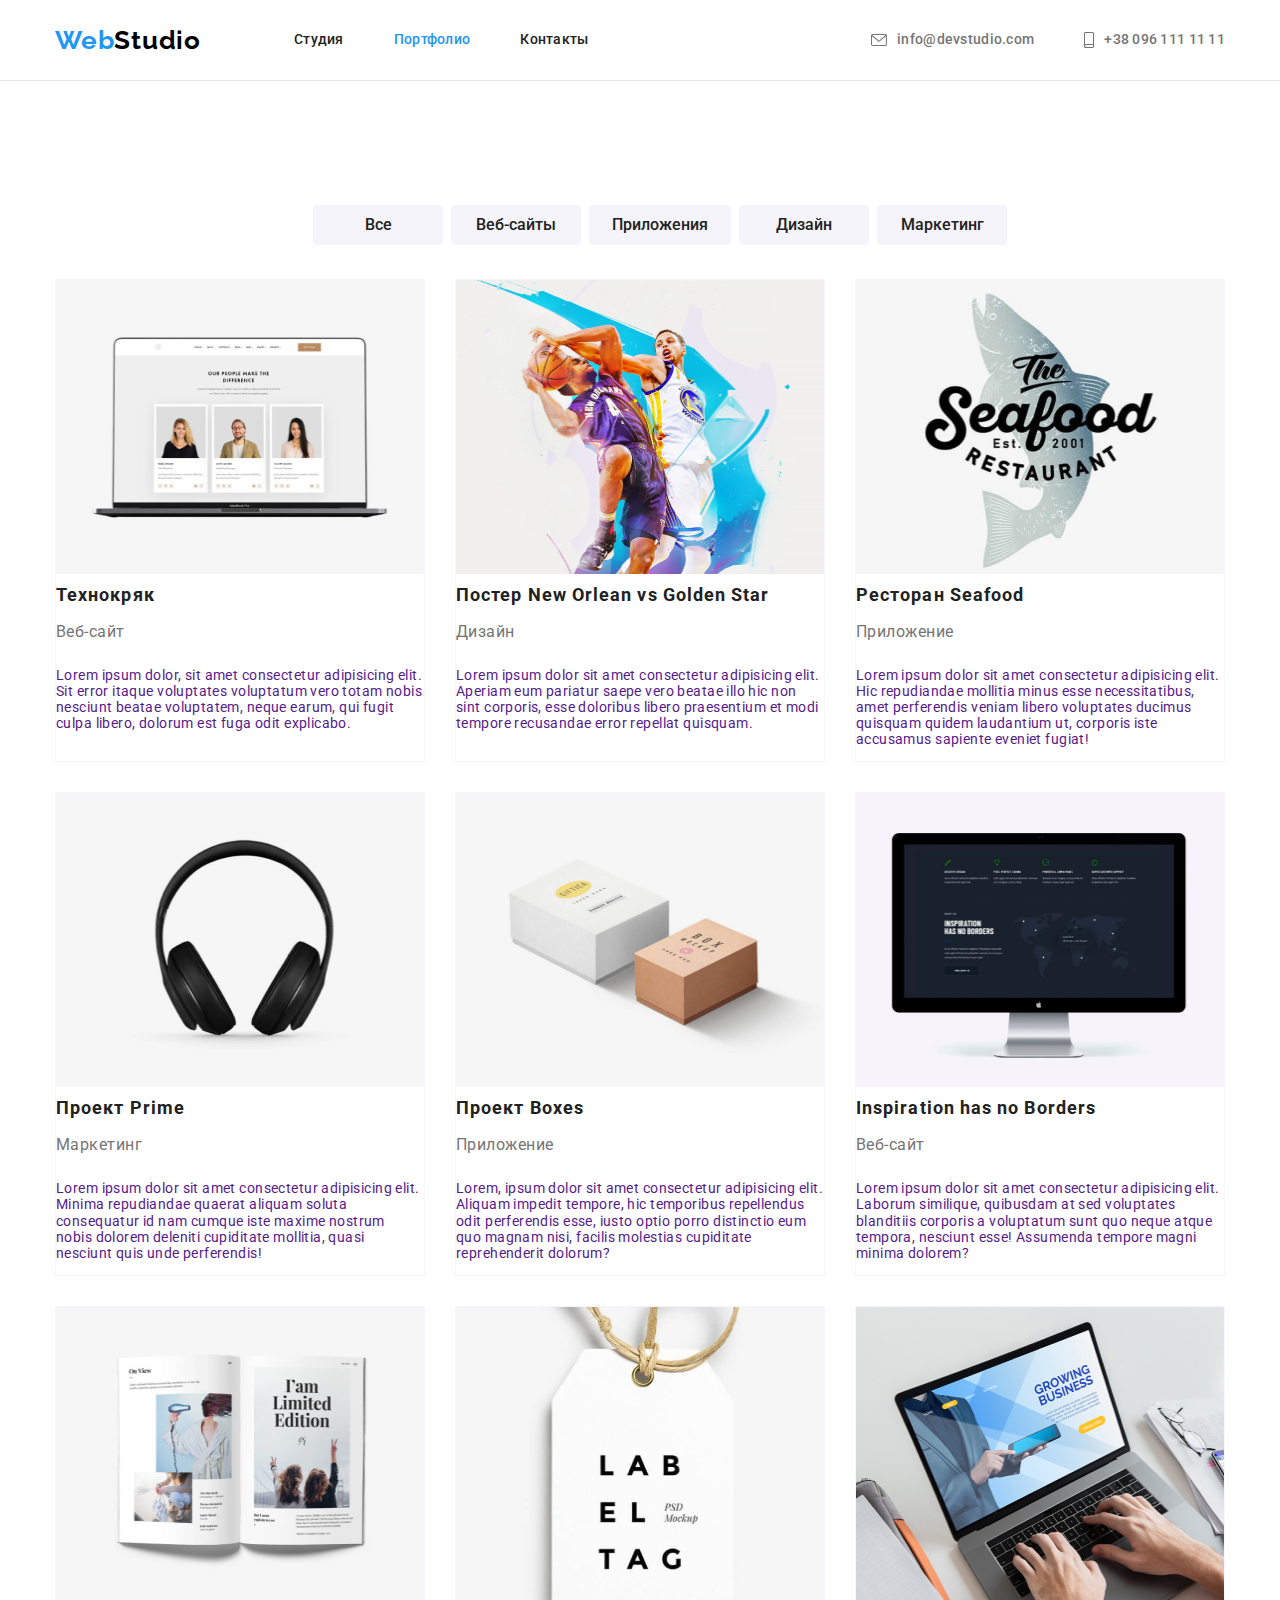
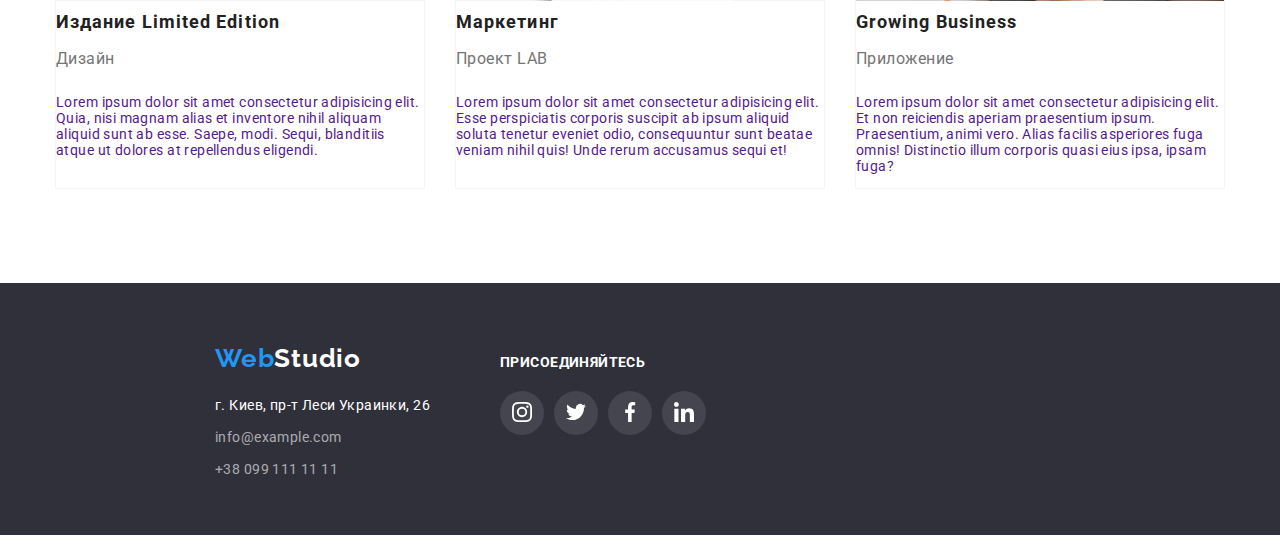
==== portfolio.html @ 3cc793d1 "adding files" ====
<!DOCTYPE html>
<html lang="en">
	<head>
		<meta charset="UTF-8" />
		<meta name="viewport" content="width=device-width, initial-scale=1.0" />
		<title>Document</title>
		<link href="https://fonts.googleapis.com/css2?family=Raleway:wght@700&family=Roboto:wght@400;500;700;900&display=swap"
			rel="stylesheet">
		<link rel="stylesheet" href="https://cdn.jsdelivr.net/npm/modern-normalize@1.0.0/modern-normalize.min.css" />
		<link rel="stylesheet" href="./css/styles.css" />
	
	</head>
	<body>

		<!-- Header-->

		<header class="page-header header-border">
			<!--Навигация по сайту-->
			<div class="container menu">
				<nav class="page-header menu">
					<a class="logo link" href="./index.html"><span class="logo-blue">Web</span>Studio</a>
		
					<ul class="list-item menu">
						<li class="header-list-item"><a class="link nav-link nav" href="./index.html">Студия</a></li>
						<li class="header-list-item"><a class="link nav-link active" href="./portfolio.html">Портфолио</a></li>
						<li class="header-list-item"><a class="link nav-link nav" href="#contacts">Контакты</a></li>
					</ul>
				</nav>
		
				<ul class="list-item menu contacts-nav">
					<li class="header-list-item">
						<a class="link nav-link address-header" href="mailto:info@devstudio.com">
							<svg class="header-icon" width="16" height="12">
								<use href="./images/symbol-defs.svg#icon-envelope"></use>
							</svg>
							info@devstudio.com
						</a>
					</li>
					<li class="header-list-item">
						<a class="link nav-link address-header" href="tel:+380961111111">
							<svg class="header-icon" width="10" height="16">
								<use href="./images/symbol-defs.svg#icon-smartphone"></use>
							</svg>
							+38 096 111 11 11
						</a>
					</li>
				</ul>
			</div>
		</header>

		<!--Main part-->

		<main>
			<h1><span>Портфолио</span></h1>

			<section class="section">
				<div class="container">
					<ul class="filter-list portfolio-menu">
						<li><button type="button" class="filter-button">Все</button></li>
						<li><button type="button" class="filter-button">Веб-сайты</button></li>
						<li><button type="button" class="filter-button">Приложения</button></li>
						<li><button type="button" class="filter-button">Дизайн</button></li>
						<li><button type="button" class="filter-button">Маркетинг</button></li>
					</ul>
					
					<ul class="card-set">
						<li class="item">
							<a href="" class="link">
								<img src="./images/web_site.jpg" alt="Пример создания Веб-сайтов: Технокряк" width="370" height="294" />
							
									<h3 class="portfolio-image-heading">Технокряк</h3>
									<p class="portfolio-image-subheading">Веб-сайт</p>
								
								<p>
									Lorem ipsum dolor, sit amet consectetur adipisicing elit. Sit error itaque voluptates voluptatum vero
									totam nobis nesciunt beatae voluptatem, neque earum, qui fugit culpa libero, dolorum est fuga odit
									explicabo.
								</p>
							</a>
						</li>
						<li class="item">
							<a href="" class="link">
								<img src="./images/design.jpg" alt="Пример дизайна:Постер Нью Орлеан вёрсус Голэг Стар" width="370"
									height="294" />
	
								<h3 class="portfolio-image-heading">Постер New Orlean vs Golden Star</h3>
								<p class="portfolio-image-subheading">Дизайн</p>

								<p>
									Lorem ipsum dolor sit amet consectetur adipisicing elit. Aperiam eum pariatur saepe vero beatae illo hic
									non sint corporis, esse doloribus libero praesentium et modi tempore recusandae error repellat quisquam.
								</p>
							</a>
						</li>
						<li class="item">
							<a href="" class="link">
								<img src="./images/apps.jpg" alt="Пример создания приложений: Ресторан Сифуд" width="370" height="294" />
								
									<h3 class="portfolio-image-heading">Ресторан Seafood</h3>
									<p class="portfolio-image-subheading">Приложение</p>
								
								<p>
									Lorem ipsum dolor sit amet consectetur adipisicing elit. Hic repudiandae mollitia minus esse
									necessitatibus, amet perferendis veniam libero voluptates ducimus quisquam quidem laudantium ut,
									corporis iste accusamus sapiente eveniet fugiat!
								</p>
							</a>
						</li>
						<li class="item">
							<a href="" class="link">
								<img src="./images/prime.jpg" alt="Пример Маркетинга: Проект Прайм" width="370" height="294" />
								
									<h3 class="portfolio-image-heading">Проект Prime</h3>
									<p class="portfolio-image-subheading">Маркетинг</p>
								
								<p>
									Lorem ipsum dolor sit amet consectetur adipisicing elit. Minima repudiandae quaerat aliquam soluta
									consequatur id nam cumque iste maxime nostrum nobis dolorem deleniti cupiditate mollitia, quasi nesciunt
									quis unde perferendis!
								</p>
							</a>
						</li>
						<li class="item">
							<a href="" class="link">
								<img src="./images/boxes.jpg" alt="Пример создания приложений:Проект Боксиз" width="370" height="294" />
								
									<h3 class="portfolio-image-heading">Проект Boxes</h3>
									<p class="portfolio-image-subheading">Приложение</p>

								<p>
									Lorem, ipsum dolor sit amet consectetur adipisicing elit. Aliquam impedit tempore, hic temporibus
									repellendus odit perferendis esse, iusto optio porro distinctio eum quo magnam nisi, facilis molestias
									cupiditate reprehenderit dolorum?
								</p>
							</a>
						</li>
						<li class="item">
							<a href="" class="link">
								<img src="./images/inspiration_has_no_borders.jpg"
									alt="Пример создания веб-сайта: Икспирейшн хэз ноу бодэрз" width="370" height="294" />
								
									<h3 class="portfolio-image-heading">Inspiration has no Borders</h3>
									<p class="portfolio-image-subheading">Веб-сайт</p>
								
								<p>
									Lorem ipsum dolor sit amet consectetur adipisicing elit. Laborum similique, quibusdam at sed voluptates
									blanditiis corporis a voluptatum sunt quo neque atque tempora, nesciunt esse! Assumenda tempore magni
									minima dolorem?
								</p>
							</a>
						</li>
						<li class="item">
							<a href="" class="link">
								<img src="./images/limited_edition.jpg" alt="Пример дизайна: Издание Лимитид Эдишн" width="370"
									height="294" />
								
									<h3 class="portfolio-image-heading">Издание Limited Edition</h3>
									<p class="portfolio-image-subheading">Дизайн</p>
								
								<p>
									Lorem ipsum dolor sit amet consectetur adipisicing elit. Quia, nisi magnam alias et inventore nihil
									aliquam aliquid sunt ab esse. Saepe, modi. Sequi, blanditiis atque ut dolores at repellendus eligendi.
								</p>
							</a>
						</li>
						<li class="item">
							<a href="" class="link">
								<img src="./images/lab_project.jpg" alt="Пример маркетинга: Проект ЛЭБ" width="370" height="294" />
								
									<h3 class="portfolio-image-heading">Маркетинг</h3>
									<p class="portfolio-image-subheading">Проект LAB</p>
								
								<p>
									Lorem ipsum dolor sit amet consectetur adipisicing elit. Esse perspiciatis corporis suscipit ab ipsum
									aliquid soluta tenetur eveniet odio, consequuntur sunt beatae veniam nihil quis! Unde rerum accusamus
									sequi et!
								</p>
							</a>
						</li>
						<li class="item">
							<a href="" class="link">
								<img src="./images/growing_business.jpg" alt="Пример создания приложений: Гроуин Бизнис" width="370"
									height="294" />
								
									<h3 class="portfolio-image-heading">Growing Business</h3>
									<p class="portfolio-image-subheading">Приложение</p>
								
								<p>
									Lorem ipsum dolor sit amet consectetur adipisicing elit. Et non reiciendis aperiam praesentium ipsum.
									Praesentium, animi vero. Alias facilis asperiores fuga omnis! Distinctio illum corporis quasi eius ipsa,
									ipsam fuga?
								</p>
							</a>
						</li>
					</ul>
				</div>
			</secttion>
		</main>
		<!--Footer-->

	<footer class="background footer-container">
		<div class="address-container">
				<a class="logo link footer-logo" href="./index.html"><span class="logo-blue">Web</span>Studio</a>
			<address id="contacts">
				<ul class="footer-address-links">
					<li>
						<p class="address-text">г. Киев, пр-т Леси Украинки, 26</p>
					</li>
					<li><a class="address-links" href="mailto:info@example.com">info@example.com</a></li>
					<li><a class="address-links" href="tel:+380991111111">+38 099 111 11 11</a></li>
				</ul>
			</address>
		</div>
		<div class="contacts-footer">
			<p class="footer-contacts-text">присоединяйтесь</p>
			<ul class="footer-button-list">
				<li class="footer-button">
					<a href="" class="footer-button-link">
						<button type="button" class="button-in-footer">
							<svg class="footer-icon" width="20" height="20">
								<use href="./images/symbol-defs.svg#icon-instagram2">
								</use>
							</svg>
						</button>
					</a>
				</li>
				<li class="footer-button">
					<a href="" class="footer-button-link">
						<button type="button" class="button-in-footer">
							<svg class="footer-icon" width="20" height="20">
								<use href="./images/symbol-defs.svg#icon-twitter">
								</use>
							</svg>
						</button>
					</a>
				</li>
				<li class="footer-button">
					<a href="" class="footer-button-link">
						<button type="button" class="button-in-footer">
							<svg class="footer-icon" width="20" height="20">
								<use href="./images/symbol-defs.svg#icon-facebook">
								</use>
							</svg>
						</button>
					</a>
				</li>
				<li class="footer-button">
					<a href="" class="footer-button-link">
						<button type="button" class="button-in-footer">
							<svg class="footer-icon" width="20" height="20">
								<use href="./images/symbol-defs.svg#icon-linkedin">
								</use>
							</svg>
						</button>
					</a>
				</li>
			</ul>
		</div>

	</footer>
	</body>
</html>
---- css/styles.css ----
/* Палитра цветов макета
h1-color: #FFFFFF;
accent-color: #2196F3;
main-color: #212121;
logo-black:color: #000000;
text-color: #757575;
main-grey: #757575;
*/

:root {
	--text-color: #757575;
	--white-color: #ffffff;
	--accent-color: #2196f3;
	--subheading-color: #212121;
	--black: #000000;
	--address: rgba(255, 255, 255, 0.6);
	--filter-button-bcg: #f5f4fa;
	--horizontal-line: #e5e5e5;
	--social-link-footer: rgba(255, 255, 255, 0.1);
	--our-clients-section: #AFB1B8;
}

* {
	font-style: normal;
	box-sizing: border-box;
}

body {
	font-family: Roboto, sans-serif;
	font-style: normal;
	font-weight: 400;
	font-size: 14px;
	line-height: 1, 71;
	color: var(--text-color);
	text-decoration: none;
	letter-spacing: 0.03em;
}

.container {
	width: 1200px;
	padding-left: 15px;
	padding-right: 15px;
	margin-left: auto;
	margin-right: auto;
}

/* header */

.logo {
	font-family: Raleway, sans-serif;
	font-weight: 700;
	font-size: 26px;
	line-height: 1.19;
	letter-spacing: 0.03em;
	color: var(--black);
}

.logo-blue {
	color: var(--accent-color);
}

.logo-black {
	color: var(--black);
}

.link {
	text-decoration: none;
}

.link:hover,
.link:focus {
	color: var(--accent-color);
}

.nav-link {
	padding-top: 32px;
	padding-bottom: 32px;
	display: block;
}
.nav {
	color: var(--subheading-color);
}
.list-item {
	list-style: none;
	padding: 0;
	margin: 0;
	font-weight: 500;
	font-size: 14px;
	line-height: 1.14;
	letter-spacing: 0.02em;
}

.active {
	color: var(--accent-color);
}

.address-header {
	color: var(--text-color);
	display: flex;
	align-items: center;
}

li .address-links {
	color: var(--address);
	text-decoration: none;
	line-height: 1.71;
}

.footer-address-links {
	text-decoration: none;
	list-style: none;
	padding-left: 0;
}
.address-text {
	color: var(--white-color);
	line-height: 1.71;
	margin-top: 0;
	margin-bottom: 8px;
}

.background {
	background-color: #2f303a;
	line-height: 1.71;
}

.hero {
	background-color: #2f303a;
	line-height: 1.71;
	max-width: 1600px;
	height: 600px;
	margin-left: auto;
	margin-right: auto;
}

.overlay {
	max-width: 1600px;
	height: 600px;
	padding-left: 15px;
	padding-right: 15px;
	margin-left: auto;
	margin-right: auto;
	background-image: linear-gradient(to right, rgba(47, 48, 58, 0.4), rgba(47, 48, 58, 0.4)), url(../images/hero-photo.jpg);
	background-size: cover;
	background-repeat: no-repeat;
	background-position: center;

	display: flex;
	flex-direction: column;
	align-items: center;
	justify-content: center;
}

.hero-title {
	margin-top: 0;
	margin-bottom: 30px;
	font-weight: 900;
	font-size: 44px;
	line-height: 1.36;
	text-align: center;
	text-transform: uppercase;
	color: var(--white-color);
	letter-spacing: 0.06em;
}

.button {
	display: inline-block;
	font-weight: 700;
	font-size: 16px;
	line-height: 1.87;
	color: var(--white-color);
	background-color: var(--accent-color);
	letter-spacing: 0.06em;
	border-radius: 4px;
	border: 1px solid transparent;
	padding: 10px 32px;
	min-width: 200px;
	height: 50px;
	text-align: center;
	box-shadow: 0px 4px 4px rgba(0, 0, 0, 0.15);
}

.button:hover,
.button:focus {
	color: var(--accent-color);
	background-color: var(--white-color);
}

.section {
	padding-top: 94px;
	padding-bottom: 94px;
	margin-top: 0;
	margin-bottom: 0;
}

.we-do-section {
	padding-bottom: 94px;
	margin-bottom: 0;
	margin-top: 0;
}

.subtitle {
	font-weight: 700;
	line-height: 1.14;
	letter-spacing: 0.03em;
	text-transform: uppercase;
	color: var(--subheading-color);
	margin-top: 0;
	margin-bottom: 10px;
}
.list-item-main {
	list-style: none;
	margin-top: 0;
	margin-bottom: 0;
	margin-left: 0px;
	margin-right: 0;
	padding-left: 0;
	display: flex;
	align-items: center;
}

.features-list-main {
	max-width: 270px;
	height: 251px;
}

.features-list-block {
	display: flex;
	align-items: center;
	justify-content: center;
	margin-bottom: 30px;
	width: 270px;
	height: 120px;
	background-color: var(--filter-button-bcg);
}

.features-list-image {
	display: block;
}

.our-team-section {
	padding-top: 94px;
	padding-bottom: 94px;
	margin-top: 0;
	margin-bottom: 0;
	background-color: var(--filter-button-bcg);
	max-width: 1600px;
	margin-left: auto;
	margin-right: auto;
	height: 708px;
}

.list-item-main li:not(:first-child) {
	margin-left: 30px;
}

.list-item-main h3,
.list-item-main p {
	text-align: left;
	margin-left: 0;
}

.list-item-main p {
	line-height: 1.71;
}

.list-item-main h4.image-heading,
.list-item-main p.image-text {
	text-align: center;
}

.team-social-links {
	display: flex;
	align-items: center;
	justify-content: center;
	list-style: none;
	padding-left: 0;
	padding-right: 0;
	margin-left: auto;
	margin-right: auto;
	max-width: 206px;
	height: 44px;
}

.team-social-links > li.team-social-link-button {
	margin-left: 0;
	margin-right: 0;
}

.team-social-links-image {
	fill: var(--our-clients-section);
}

.team-social-link-button:not(:last-child) {
	margin-right: 10px;
}

.team-button {
	width: 44px;
	height: 44px;
	border: 1px solid transparent;
	border-radius: 50%;
	background-color: var(--white-color);
	margin-left: 0;
	margin-right: 0;
}

.team-list-item {
	width: 270px;
	height: 428px;
	background-color: var(--white-color);
	box-shadow: 0px 1px 3px rgba(0, 0, 0, 0.12), 0px 1px 1px rgba(0, 0, 0, 0.14), 0px 2px 1px rgba(0, 0, 0, 0.2);
	border-radius: 0px 0px 4px 4px;
}

.link-for-team-social-link > .team-button:hover,
.link-for-team-social-link > .team-button:focus {
	background-color: var(--accent-color);
}
.link-for-team-social-link > .team-button:hover >.team-social-links-image {
	fill: var(--white-color);
}

.heading {
	font-weight: 700;
	font-size: 36px;
	line-height: 1.17;
	text-align: center;
	color: var(--subheading-color);
	margin-bottom: 50px;
}

.image-heading {
	font-weight: 500;
	font-size: 16px;
	line-height: 1.19;
	color: var(--subheading-color);
}

.image-text {
	font-size: 16px;
	line-height: 1.19;
}

.portfolio-image-heading {
	font-weight: 700;
	font-size: 18px;
	line-height: 2;
	letter-spacing: 0.06em;
	color: var(--subheading-color);
	letter-spacing: 0.06em;
	margin-top: 0;
	margin-bottom: 4px;
}

.portfolio-image-subheading {
	font-weight: 400;
	font-size: 16px;
	line-height: 1.87;
	letter-spacing: 0.03em;
	color: var(--text-color);
	letter-spacing: 0.03em;
	margin-top: 0;
	margin-bottom: 20px;
}

.filter-list {
	list-style: none;
	font-weight: 500;
	font-size: 16px;
	line-height: 1.62x;
	letter-spacing: 0.03em;
	margin-top: 0;
	margin-bottom: 34px;
}

.filter-button {
	display: inline-block;
	color: var(--subheading-color);
	background-color: var(--filter-button-bcg);
	min-width: 130px;
	text-align: center;
	border-radius: 4px;
	border: 1px solid transparent;
	padding: 6px 22px;
	font-weight: 500;
	font-size: 16px;
	line-height: 1.62;
	border-radius: 4px;
}

.filter-button:hover,
.filter-button:focus {
	color: var(--white-color);
	background-color: var(--accent-color);
	box-shadow: 0px 3px 1px rgba(0, 0, 0, 0.1), 0px 1px 2px rgba(0, 0, 0, 0.08), 0px 2px 2px rgba(0, 0, 0, 0.12);
}

h1 > span,
h2 > span {
	display: none;
	margin-bottom: 0;
}

h1 {
	margin-top: 0;
	margin-bottom: 30px;
}

h2 {
	margin-top: 0;
	margin-bottom: 50px;
}

h3 {
	margin-top: 0;
	margin-bottom: 10px;
}

.menu {
	display: flex;
	align-items: center;
}

.menu li:not(:last-child) {
	margin-right: 50px;
}

.portfolio-menu {
	display: flex;
	justify-content: center;
	margin-bottom: 34px;
}

.portfolio-menu li:not(:last-child) {
	margin-right: 8px;
}

.page-header {
	align-items: center;
	margin-top: 0;
	margin-bottom: 0;
}

.header-border {
	border-bottom: 1px solid var(--horizontal-line);
}

ul.card-set {
	display: flex;
	flex-wrap: wrap;
	margin-top: 0;
	margin-right: -30px;
	margin-bottom: -30px;
	padding: 0;
	list-style: none;
	align-content: stretch;
}

.card-set > .item {
	border: 1px solid var(--filter-button-bcg);
}

.card-set > .item:hover {
	box-shadow: 0px 1px 1px rgba(0, 0, 0, 0.12), 0px 4px 4px rgba(0, 0, 0, 0.06), 1px 4px 6px rgba(0, 0, 0, 0.16);
}

.item {
	box-sizing: border-box;
	margin-right: 30px;
	margin-bottom: 30px;
	width: calc((100% - 3 * 30px) / 3);
}

.card-set > li img {
	width: 100%;
}

.page-header > .logo {
	margin-right: 93px;
}

.contacts-nav {
	margin-left: auto;
}

.list-wrap {
	padding: 20px 24px;
}

.footer-logo {
	display: block;
	margin-top: 0;
	margin-bottom: 20px;
	font-family: Raleway, sans-serif;
	font-weight: 700;
	font-size: 26px;
	line-height: 1.19;
	letter-spacing: 0.03em;
	color: var(--white-color);
}
.footer-container {
	max-width: 1600px;
	height: 252px;
	margin-left: auto;
	margin-right: auto;
	display: flex;
	align-items: flex-start;
}
.footer-address-links > li {
	margin-bottom: 8px;
}

/*Icons*/

.header-icon {
	margin-right: 10px;
	fill: currentColor;
}

.header-list-item {
	display: flex;
	align-items: center;
}

.address-container {
	padding-left: 215px;
	padding-right: 70px;
	padding-top: 60px;
	padding-bottom: 60px;
	margin-left: 0;
	margin-right: 0;
}

.footer-contacts-text {
	text-transform: uppercase;
	color: var(--white-color);
	font-family: Roboto, sans-serif;
	font-weight: 700;
	font-size: 14px;
	line-height: 1.14;
	letter-spacing: 0.03em;
}

.footer-icon {
	fill: var(--white-color);
}

.footer-button {
	margin-top: 0;
	margin-bottom: 0;
	list-style: none;
}

.footer-button:not(:last-child) {
	margin-right: 10px;
}

.contacts-footer {
	margin-left: 0px;
	margin-right: auto;
	margin-top: 72px;
	margin-bottom: 100px;
}

.footer-button-list {
	display: flex;
	align-items: center;
	margin-top: 0;
	margin-bottom: 0;
	margin-left: 0;
	padding-left: 0;
}

.footer-contacts-text {
	margin-top: 0;
	margin-bottom: 20px;
}

.footer-button-link {
	text-decoration: none;
}

.button-in-footer {
	width: 44px;
	height: 44px;
	border-radius: 50%;
	border-style: none;
	background-color: var(--social-link-footer);
}

.footer-button-link > .button-in-footer:hover,
.footer-button-link > .button-in-footer:focus {
	background-color: var(--accent-color);
}


.our-clients-section {
	padding-top: 94px;
	padding-bottom: 94px;
	margin-top: 0;
	margin-bottom: 0;
}

.our-clients-list {
	/*margin-left: 0;
	margin-right: 0;*/
	list-style: none;
	padding-left: 0;
	display: flex;
	align-items: center;
	justify-content: center;
	margin-top: 0;
	margin-bottom: 0;
}

.our-clients-list-item {
	width: 170px;
	height: 90px;
	background-color: var(--white-color);
	border: 1px solid var(--our-clients-section);
	border-radius: 4px;
	padding-left: 0;
	display: flex;
	align-items: center;
	justify-content: center;
}

.our-clients-list-item:not(:last-child) {
	margin-right: 30px;
}

.our-clients-link {
	text-decoration: none;
	display: flex;
	align-items: center;
	justify-content: center;
}

.our-clients-icon {
	fill: var(--our-clients-section);
}
	

.our-clients-link:focus > .our-clients-icon,
.our-clients-link:hover > .our-clients-icon {
	fill: var(--accent-color);
}
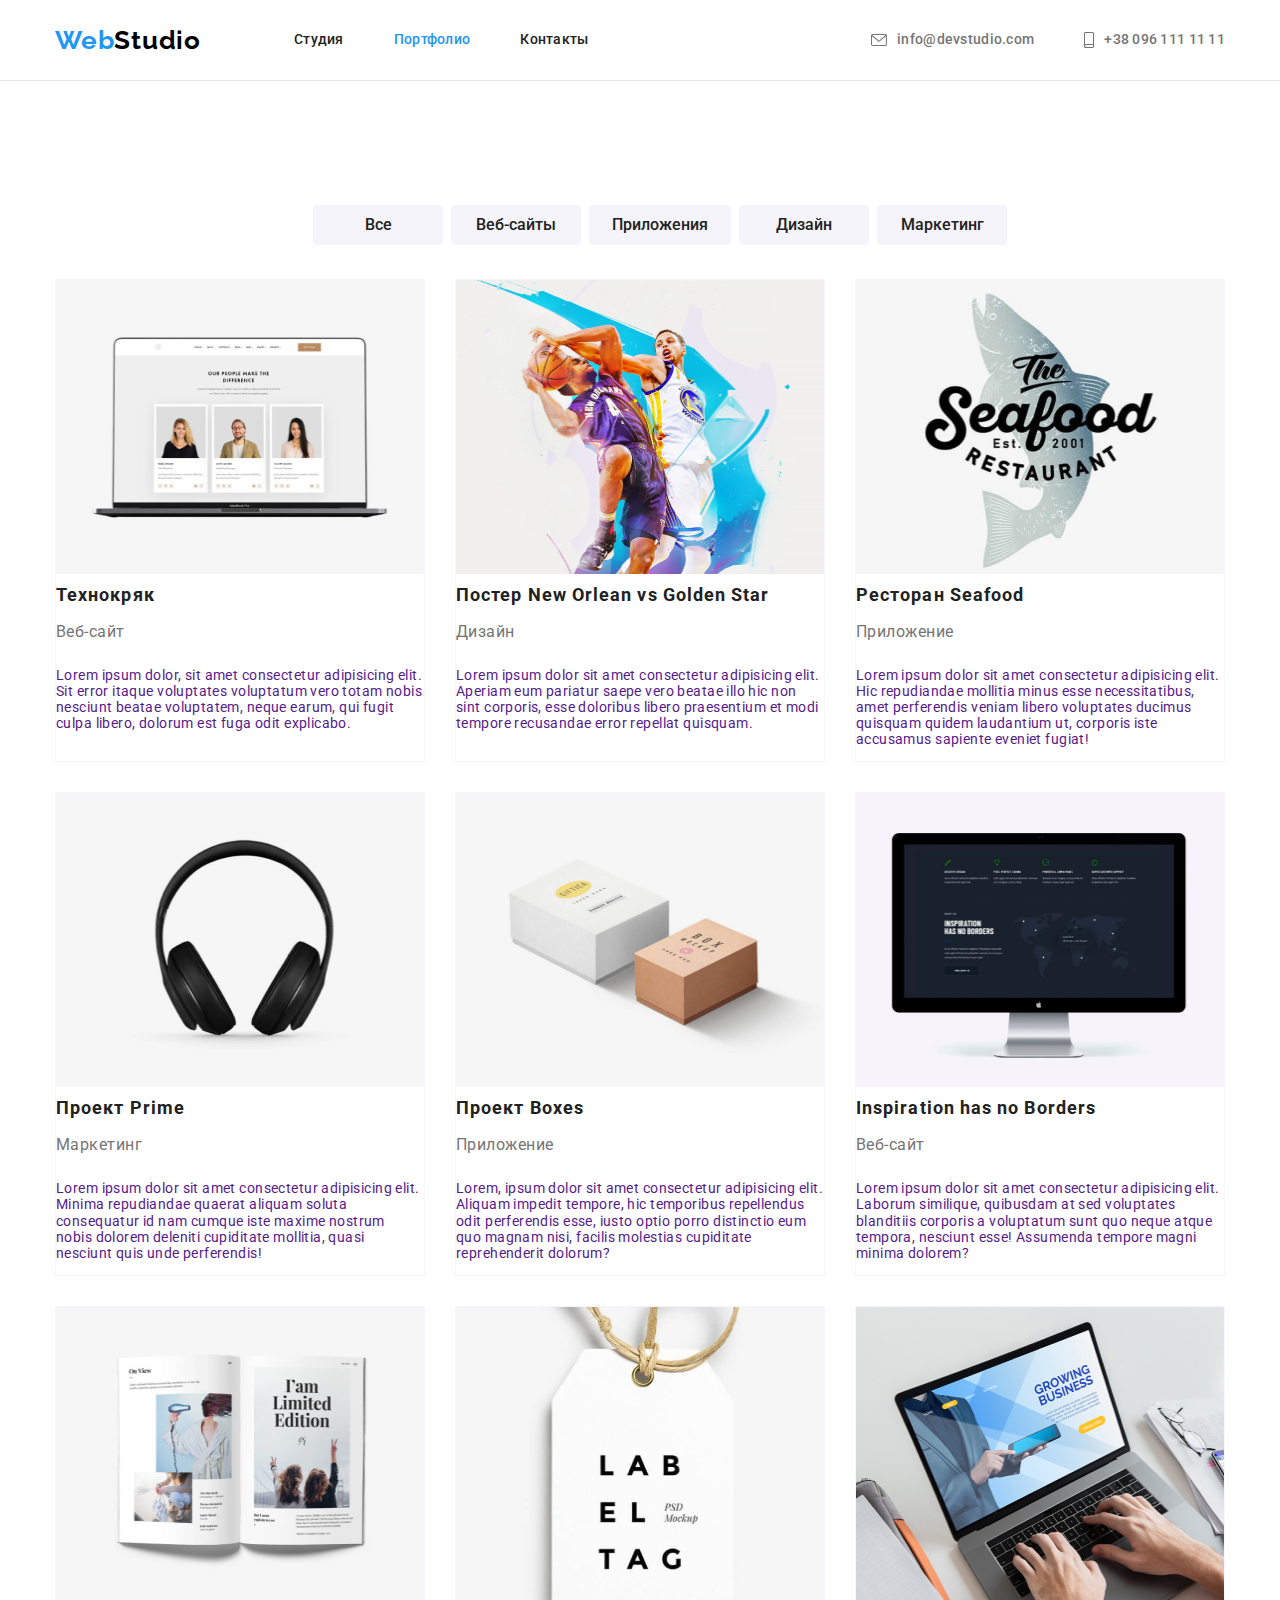
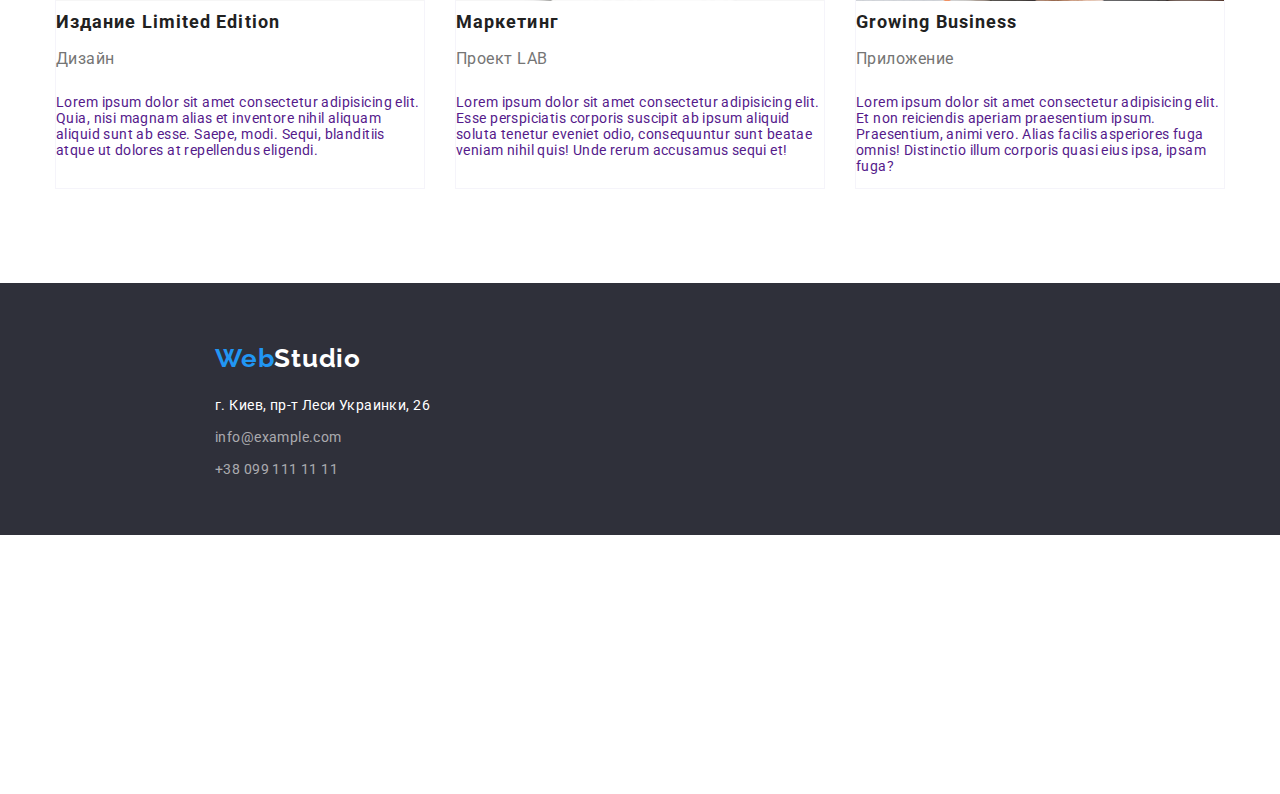
==== commit 1876f5e3: "adding files" ====
--- a/portfolio.html
+++ b/portfolio.html
@@ -198,65 +198,66 @@
 		</main>
 		<!--Footer-->
 
-	<footer class="background footer-container">
-		<div class="address-container">
-				<a class="logo link footer-logo" href="./index.html"><span class="logo-blue">Web</span>Studio</a>
-			<address id="contacts">
-				<ul class="footer-address-links">
-					<li>
-						<p class="address-text">г. Киев, пр-т Леси Украинки, 26</p>
-					</li>
-					<li><a class="address-links" href="mailto:info@example.com">info@example.com</a></li>
-					<li><a class="address-links" href="tel:+380991111111">+38 099 111 11 11</a></li>
+		<footer class="background footer-container">
+			<div class="address-container">
+				<div class="logo-container">
+					<a class="logo link footer-logo" href="./index.html"><span class="logo-blue">Web</span>Studio</a>
+				<address id="contacts">
+					<ul class="footer-address-links">
+						<li>
+							<p class="address-text">г. Киев, пр-т Леси Украинки, 26</p>
+						</li>
+						<li><a class="address-links" href="mailto:info@example.com">info@example.com</a></li>
+						<li><a class="address-links" href="tel:+380991111111">+38 099 111 11 11</a></li>
+					</ul>
+				</address>
+			    </div>
+			    <div class="contacts-footer">
+				<p class="footer-contacts-text">присоединяйтесь</p>
+				<ul class="footer-button-list">
+					<li class="footer-button">
+						<a href="" class="footer-button-link">
+							<button type="button" class="button-in-footer">
+								<svg class="footer-icon" width="20" height="20">
+									<use href="./images/symbol-defs.svg#icon-instagram2">
+									</use>
+								</svg>
+							</button>
+						</a>
+					</li>
+					<li class="footer-button">
+						<a href="" class="footer-button-link">
+							<button type="button" class="button-in-footer">
+								<svg class="footer-icon" width="20" height="20">
+									<use href="./images/symbol-defs.svg#icon-twitter">
+									</use>
+								</svg>
+							</button>
+						</a>
+					</li>
+					<li class="footer-button">
+						<a href="" class="footer-button-link">
+							<button type="button" class="button-in-footer">
+								<svg class="footer-icon" width="20" height="20">
+									<use href="./images/symbol-defs.svg#icon-facebook">
+									</use>
+								</svg>
+							</button>
+						</a>
+					</li>
+					<li class="footer-button">
+						<a href="" class="footer-button-link">
+							<button type="button" class="button-in-footer">
+								<svg class="footer-icon" width="20" height="20">
+									<use href="./images/symbol-defs.svg#icon-linkedin">
+									</use>
+								</svg>
+							</button>
+						</a>
+					</li>
 				</ul>
-			</address>
-		</div>
-		<div class="contacts-footer">
-			<p class="footer-contacts-text">присоединяйтесь</p>
-			<ul class="footer-button-list">
-				<li class="footer-button">
-					<a href="" class="footer-button-link">
-						<button type="button" class="button-in-footer">
-							<svg class="footer-icon" width="20" height="20">
-								<use href="./images/symbol-defs.svg#icon-instagram2">
-								</use>
-							</svg>
-						</button>
-					</a>
-				</li>
-				<li class="footer-button">
-					<a href="" class="footer-button-link">
-						<button type="button" class="button-in-footer">
-							<svg class="footer-icon" width="20" height="20">
-								<use href="./images/symbol-defs.svg#icon-twitter">
-								</use>
-							</svg>
-						</button>
-					</a>
-				</li>
-				<li class="footer-button">
-					<a href="" class="footer-button-link">
-						<button type="button" class="button-in-footer">
-							<svg class="footer-icon" width="20" height="20">
-								<use href="./images/symbol-defs.svg#icon-facebook">
-								</use>
-							</svg>
-						</button>
-					</a>
-				</li>
-				<li class="footer-button">
-					<a href="" class="footer-button-link">
-						<button type="button" class="button-in-footer">
-							<svg class="footer-icon" width="20" height="20">
-								<use href="./images/symbol-defs.svg#icon-linkedin">
-								</use>
-							</svg>
-						</button>
-					</a>
-				</li>
-			</ul>
-		</div>
-
-	</footer>
+			    </div>
+			</div>
+		</footer>
 	</body>
 </html>
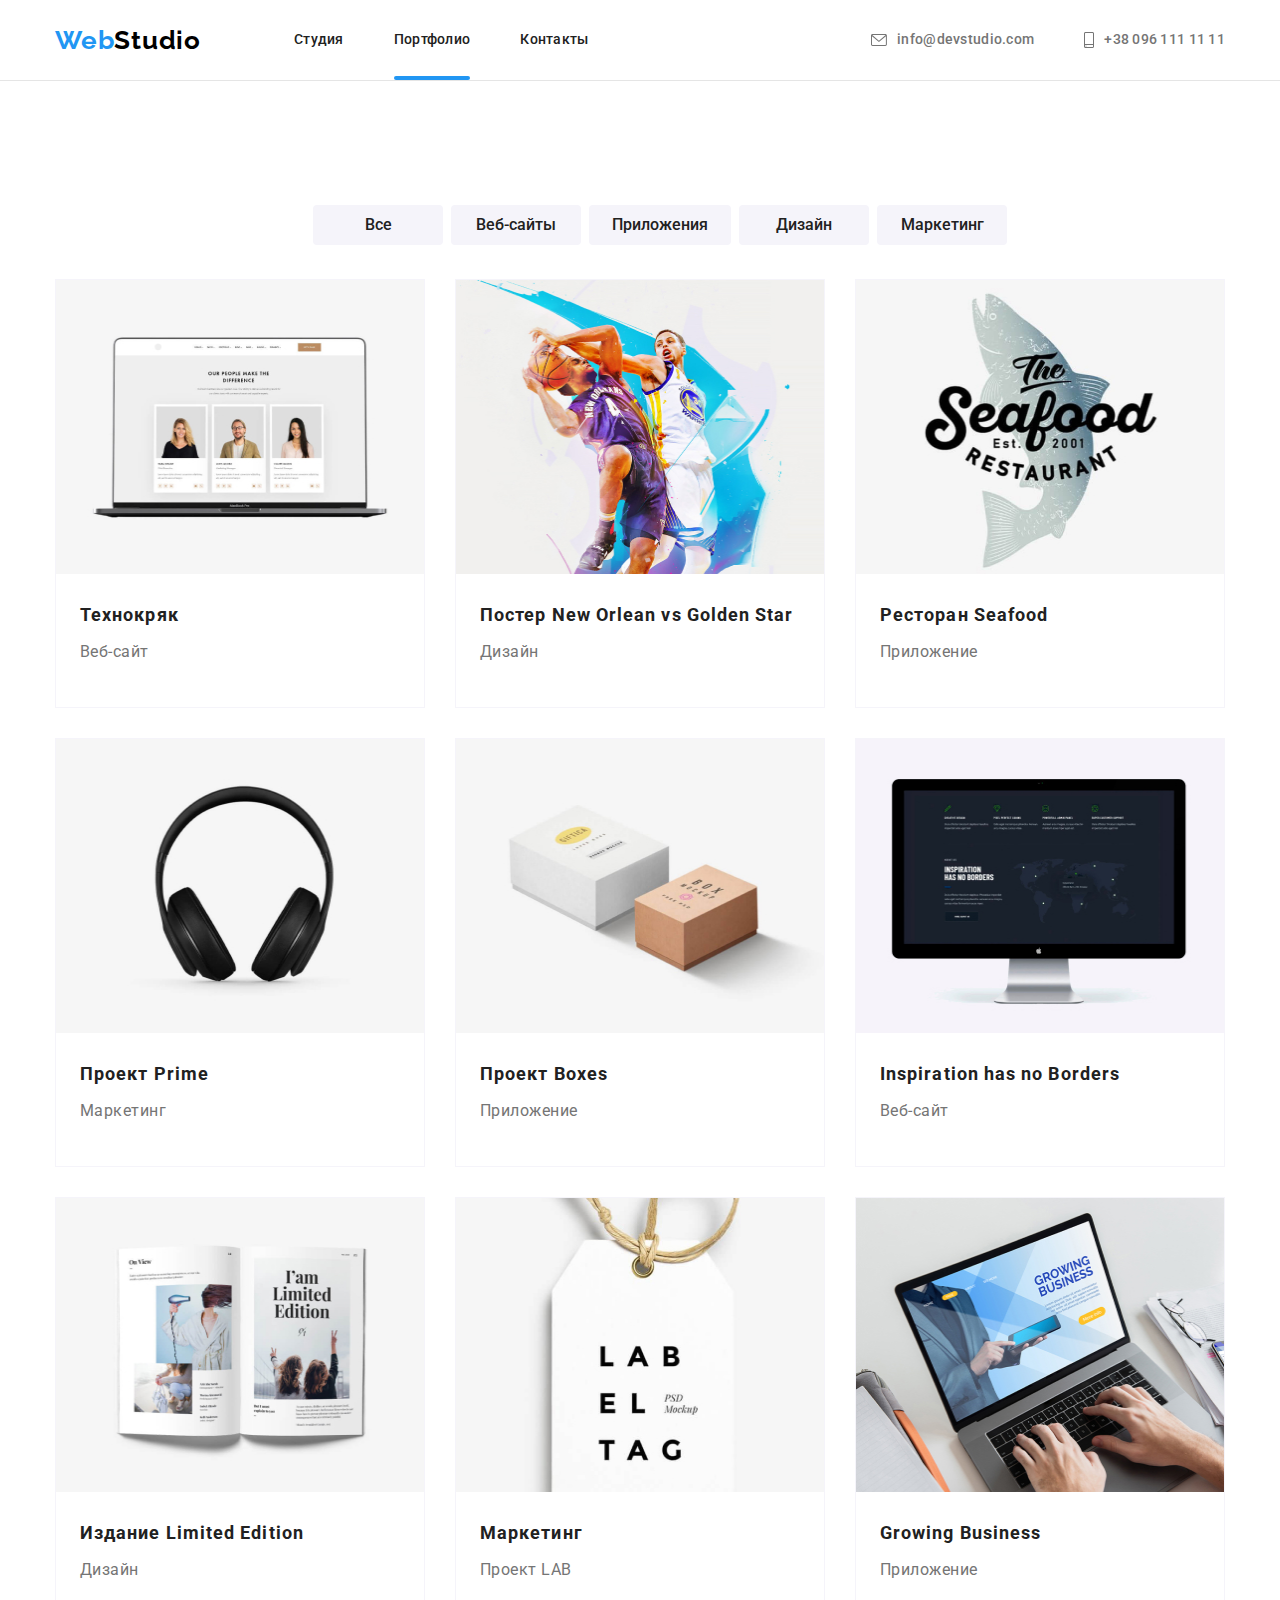
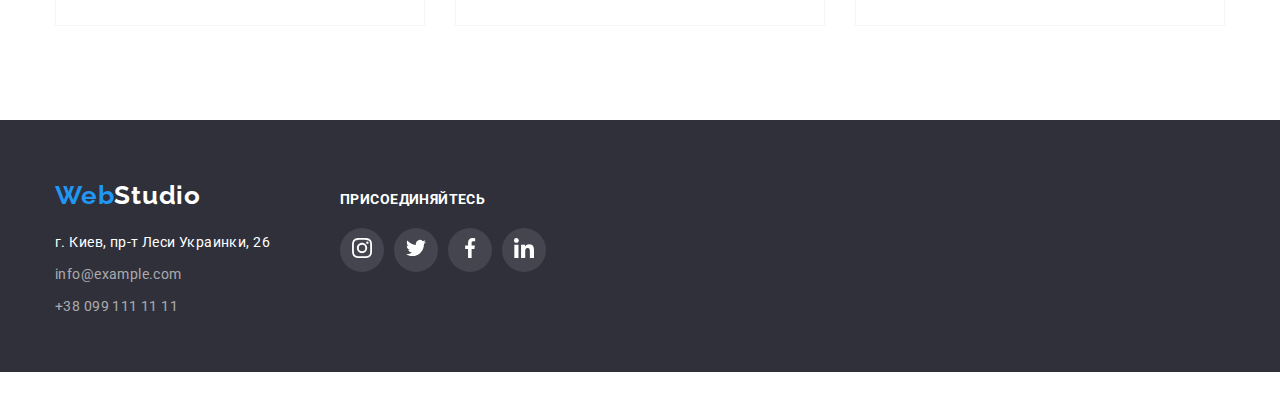
==== commit 629cc4f6: "some changes" ====
--- a/portfolio.html
+++ b/portfolio.html
@@ -22,7 +22,7 @@
 		
 					<ul class="list-item menu">
 						<li class="header-list-item"><a class="link nav-link nav" href="./index.html">Студия</a></li>
-						<li class="header-list-item"><a class="link nav-link active" href="./portfolio.html">Портфолио</a></li>
+						<li class="header-list-item"><a class="link nav-link nav active" href="./portfolio.html">Портфолио</a></li>
 						<li class="header-list-item"><a class="link nav-link nav" href="#contacts">Контакты</a></li>
 					</ul>
 				</nav>
@@ -66,130 +66,132 @@
 					<ul class="card-set">
 						<li class="item">
 							<a href="" class="link">
-								<img src="./images/web_site.jpg" alt="Пример создания Веб-сайтов: Технокряк" width="370" height="294" />
-							
+								<div class="card-image-overflow">
+									<img class="card-set-image" src="./images/web_site.jpg" alt="Пример создания Веб-сайтов: Технокряк" width="370" height="294" />
+								    <p lang="ru">
+									Технокряк это современная площадка распространения коронавируса. Компании используют эту платформу для цифрового шпионажа и атак на защищённые сервера конкурентов.
+								    </p>
+								</div>
+								<div class="card-text">
 									<h3 class="portfolio-image-heading">Технокряк</h3>
 									<p class="portfolio-image-subheading">Веб-сайт</p>
-								
-								<p>
-									Lorem ipsum dolor, sit amet consectetur adipisicing elit. Sit error itaque voluptates voluptatum vero
-									totam nobis nesciunt beatae voluptatem, neque earum, qui fugit culpa libero, dolorum est fuga odit
-									explicabo.
-								</p>
-							</a>
-						</li>
-						<li class="item">
-							<a href="" class="link">
-								<img src="./images/design.jpg" alt="Пример дизайна:Постер Нью Орлеан вёрсус Голэг Стар" width="370"
+								</div>			
+							</a>
+						</li>
+						<li class="item">
+							<a href="" class="link">
+								<div class="card-image-overflow">
+									<img src="./images/design.jpg" alt="Пример дизайна:Постер Нью Орлеан вёрсус Голэг Стар" width="370"
 									height="294" />
-	
-								<h3 class="portfolio-image-heading">Постер New Orlean vs Golden Star</h3>
+									<p lang="ru">
+										Технокряк это современная площадка распространения коронавируса. Компании используют эту платформу для цифрового шпионажа и атак на защищённые сервера конкурентов.
+									</p>
+								</div>
+								<div class="card-text">
+									<h3 class="portfolio-image-heading">Постер New Orlean vs Golden Star</h3>
 								<p class="portfolio-image-subheading">Дизайн</p>
-
-								<p>
-									Lorem ipsum dolor sit amet consectetur adipisicing elit. Aperiam eum pariatur saepe vero beatae illo hic
-									non sint corporis, esse doloribus libero praesentium et modi tempore recusandae error repellat quisquam.
-								</p>
-							</a>
-						</li>
-						<li class="item">
-							<a href="" class="link">
+								</div>
+							</a>
+						</li>
+						<li class="item">
+							<a href="" class="link">
+								<div class="card-image-overflow">
 								<img src="./images/apps.jpg" alt="Пример создания приложений: Ресторан Сифуд" width="370" height="294" />
-								
-									<h3 class="portfolio-image-heading">Ресторан Seafood</h3>
+								<p lang="ru">
+									Технокряк это современная площадка распространения коронавируса. Компании используют эту платформу для цифрового шпионажа и атак на защищённые сервера конкурентов.
+								</p>
+							    </div>
+									<div class="card-text">
+										<h3 class="portfolio-image-heading">Ресторан Seafood</h3>
 									<p class="portfolio-image-subheading">Приложение</p>
-								
-								<p>
-									Lorem ipsum dolor sit amet consectetur adipisicing elit. Hic repudiandae mollitia minus esse
-									necessitatibus, amet perferendis veniam libero voluptates ducimus quisquam quidem laudantium ut,
-									corporis iste accusamus sapiente eveniet fugiat!
-								</p>
-							</a>
-						</li>
-						<li class="item">
-							<a href="" class="link">
-								<img src="./images/prime.jpg" alt="Пример Маркетинга: Проект Прайм" width="370" height="294" />
-								
-									<h3 class="portfolio-image-heading">Проект Prime</h3>
+									</div>
+							</a>
+						</li>
+						<li class="item">
+							<a href="" class="link">
+								<div class="card-image-overflow">
+									<img src="./images/prime.jpg" alt="Пример Маркетинга: Проект Прайм" width="370" height="294" />
+								<p lang="ru">
+									Технокряк это современная площадка распространения коронавируса. Компании используют эту платформу для цифрового шпионажа и атак на защищённые сервера конкурентов.
+								</p>
+								</div>
+									<div class="card-text">
+										<h3 class="portfolio-image-heading">Проект Prime</h3>
 									<p class="portfolio-image-subheading">Маркетинг</p>
-								
-								<p>
-									Lorem ipsum dolor sit amet consectetur adipisicing elit. Minima repudiandae quaerat aliquam soluta
-									consequatur id nam cumque iste maxime nostrum nobis dolorem deleniti cupiditate mollitia, quasi nesciunt
-									quis unde perferendis!
-								</p>
-							</a>
-						</li>
-						<li class="item">
-							<a href="" class="link">
-								<img src="./images/boxes.jpg" alt="Пример создания приложений:Проект Боксиз" width="370" height="294" />
-								
+									</div>
+							</a>
+						</li>
+						<li class="item">
+							<a href="" class="link">
+								<div class="card-image-overflow">
+									<img src="./images/boxes.jpg" alt="Пример создания приложений:Проект Боксиз" width="370" height="294" />
+								<p lang="ru">
+									Технокряк это современная площадка распространения коронавируса. Компании используют эту платформу для цифрового шпионажа и атак на защищённые сервера конкурентов.
+								</p>
+								</div>
+									<div class="card-text">
 									<h3 class="portfolio-image-heading">Проект Boxes</h3>
 									<p class="portfolio-image-subheading">Приложение</p>
-
-								<p>
-									Lorem, ipsum dolor sit amet consectetur adipisicing elit. Aliquam impedit tempore, hic temporibus
-									repellendus odit perferendis esse, iusto optio porro distinctio eum quo magnam nisi, facilis molestias
-									cupiditate reprehenderit dolorum?
-								</p>
-							</a>
-						</li>
-						<li class="item">
-							<a href="" class="link">
-								<img src="./images/inspiration_has_no_borders.jpg"
+									</div>
+							</a>
+						</li>
+						<li class="item">
+							<a href="" class="link">
+								<div class="card-image-overflow">
+									<img src="./images/inspiration_has_no_borders.jpg"
 									alt="Пример создания веб-сайта: Икспирейшн хэз ноу бодэрз" width="370" height="294" />
-								
+									<p lang="ru">
+										Технокряк это современная площадка распространения коронавируса. Компании используют эту платформу для цифрового шпионажа и атак на защищённые сервера конкурентов.
+									</p>
+								</div>
+								<div class="card-text">
 									<h3 class="portfolio-image-heading">Inspiration has no Borders</h3>
 									<p class="portfolio-image-subheading">Веб-сайт</p>
-								
-								<p>
-									Lorem ipsum dolor sit amet consectetur adipisicing elit. Laborum similique, quibusdam at sed voluptates
-									blanditiis corporis a voluptatum sunt quo neque atque tempora, nesciunt esse! Assumenda tempore magni
-									minima dolorem?
-								</p>
-							</a>
-						</li>
-						<li class="item">
-							<a href="" class="link">
-								<img src="./images/limited_edition.jpg" alt="Пример дизайна: Издание Лимитид Эдишн" width="370"
+								</div>
+							</a>
+						</li>
+						<li class="item">
+							<a href="" class="link">
+								<div class="card-image-overflow">
+									<img src="./images/limited_edition.jpg" alt="Пример дизайна: Издание Лимитид Эдишн" width="370"
 									height="294" />
-								
+									<p lang="ru">
+										Технокряк это современная площадка распространения коронавируса. Компании используют эту платформу для цифрового шпионажа и атак на защищённые сервера конкурентов.
+									</p>
+								</div>
+								<div class="card-text">
 									<h3 class="portfolio-image-heading">Издание Limited Edition</h3>
 									<p class="portfolio-image-subheading">Дизайн</p>
-								
-								<p>
-									Lorem ipsum dolor sit amet consectetur adipisicing elit. Quia, nisi magnam alias et inventore nihil
-									aliquam aliquid sunt ab esse. Saepe, modi. Sequi, blanditiis atque ut dolores at repellendus eligendi.
-								</p>
-							</a>
-						</li>
-						<li class="item">
-							<a href="" class="link">
-								<img src="./images/lab_project.jpg" alt="Пример маркетинга: Проект ЛЭБ" width="370" height="294" />
-								
+								</div>
+							</a>
+						</li>
+						<li class="item">
+							<a href="" class="link">
+								<div class="card-image-overflow">
+									<img src="./images/lab_project.jpg" alt="Пример маркетинга: Проект ЛЭБ" width="370" height="294" />
+								<p lang="ru">
+									Технокряк это современная площадка распространения коронавируса. Компании используют эту платформу для цифрового шпионажа и атак на защищённые сервера конкурентов.
+								</p>
+								</div>
+								<div class="card-text">
 									<h3 class="portfolio-image-heading">Маркетинг</h3>
 									<p class="portfolio-image-subheading">Проект LAB</p>
-								
-								<p>
-									Lorem ipsum dolor sit amet consectetur adipisicing elit. Esse perspiciatis corporis suscipit ab ipsum
-									aliquid soluta tenetur eveniet odio, consequuntur sunt beatae veniam nihil quis! Unde rerum accusamus
-									sequi et!
-								</p>
-							</a>
-						</li>
-						<li class="item">
-							<a href="" class="link">
-								<img src="./images/growing_business.jpg" alt="Пример создания приложений: Гроуин Бизнис" width="370"
+								</div>
+							</a>
+						</li>
+						<li class="item">
+							<a href="" class="link">
+								<div class="card-image-overflow">
+									<img src="./images/growing_business.jpg" alt="Пример создания приложений: Гроуин Бизнис" width="370"
 									height="294" />
-								
+									<p lang="ru">
+										Технокряк это современная площадка распространения коронавируса. Компании используют эту платформу для цифрового шпионажа и атак на защищённые сервера конкурентов.
+									</p>
+								</div>
+								<div class="card-text">
 									<h3 class="portfolio-image-heading">Growing Business</h3>
 									<p class="portfolio-image-subheading">Приложение</p>
-								
-								<p>
-									Lorem ipsum dolor sit amet consectetur adipisicing elit. Et non reiciendis aperiam praesentium ipsum.
-									Praesentium, animi vero. Alias facilis asperiores fuga omnis! Distinctio illum corporis quasi eius ipsa,
-									ipsam fuga?
-								</p>
+								</div>
 							</a>
 						</li>
 					</ul>
--- a/css/styles.css
+++ b/css/styles.css
@@ -18,6 +18,9 @@
 	--horizontal-line: #e5e5e5;
 	--social-link-footer: rgba(255, 255, 255, 0.1);
 	--our-clients-section: #AFB1B8;
+	--image-overflow: rgba(33, 150, 243, 0.9);
+	--we-do-overflow: rgba(47, 48, 58, 0.8);
+	--modal-window-backdrop: rgba(0, 0, 0, 0.2);
 }
 
 * {
@@ -91,7 +94,19 @@
 }
 
 .active {
-	color: var(--accent-color);
+	position: relative;
+}
+
+.active::after {
+	content: '';
+	position: absolute;
+	left: 0;
+	bottom: 0px;
+	width: 100%;
+
+	background-color: var(--accent-color);
+	height: 4px;
+	border-radius: 2px;
 }
 
 .address-header {
@@ -198,6 +213,35 @@
 	margin-top: 0;
 }
 
+.we-do-overflow {
+	position: relative;
+}
+
+.we-do-subscription {
+	position: absolute;
+	bottom: 0;
+	left: 0;
+	width: 100%;
+	height: 24%;
+	margin-top: 0;
+	margin-bottom: 0;
+	background-color: var(--we-do-overflow);
+	color: var(--white-color);
+	font-weight: 700;
+	line-height: 1.14;
+	text-transform: uppercase;
+	padding-top: 27px;
+	padding-bottom: 27px;
+	}
+
+.we-do-overflow > .we-do-subscription {
+	text-align: center;
+}
+
+.we-do-overflow > img {
+	display: block;
+}
+
 .subtitle {
 	font-weight: 700;
 	line-height: 1.14;
@@ -475,6 +519,36 @@
 	width: 100%;
 }
 
+.card-image-overflow {
+	position: relative;
+	overflow: hidden;
+}
+
+.card-image-overflow > p {
+	position: absolute;
+	bottom: -100%;
+	width: 100%;
+	height: 100%;
+	background-color: var(--image-overflow);
+	color: var(--white-color);
+	padding: 63px 24px;
+
+	font-size: 18px;
+	line-height: 1.56;
+	letter-spacing: 0.03em;
+	margin-top: 0;
+	margin-bottom: 0;
+}
+
+.card-image-overflow:hover > p {
+	top: 0;
+	left: 0;
+}
+
+.card-text {
+	padding: 20px 24px;
+}
+
 .page-header > .logo {
 	margin-right: 93px;
 }
@@ -503,8 +577,6 @@
 	height: 252px;
 	margin-left: auto;
 	margin-right: auto;
-	display: flex;
-	align-items: flex-start;
 }
 .footer-address-links > li {
 	margin-bottom: 8px;
@@ -520,13 +592,32 @@
 .header-list-item {
 	display: flex;
 	align-items: center;
-}
+	color: var(--subheading-color);
+}
+
+.header-list-item:hover {
+	color: var(--accent-color);
+}
+
 
 .address-container {
-	padding-left: 215px;
-	padding-right: 70px;
+	width: 1200px;
+	padding-left: 15px;
+	padding-right: 15px;
 	padding-top: 60px;
 	padding-bottom: 60px;
+	margin-left: auto;
+	margin-right: auto;
+	display: flex;
+	align-items: baseline;
+	justify-content: start;
+}
+
+.logo-container {
+	padding-left: 0;
+	padding-right: 70px;
+	padding-top: 0;
+	padding-bottom: 0;
 	margin-left: 0;
 	margin-right: 0;
 }
@@ -558,8 +649,6 @@
 .contacts-footer {
 	margin-left: 0px;
 	margin-right: auto;
-	margin-top: 72px;
-	margin-bottom: 100px;
 }
 
 .footer-button-list {
@@ -641,7 +730,63 @@
 }
 	
 
-.our-clients-link:focus > .our-clients-icon,
-.our-clients-link:hover > .our-clients-icon {
+.our-clients-list-item:focus .our-clients-icon,
+.our-clients-list-item:hover .our-clients-icon {
 	fill: var(--accent-color);
-}+}
+
+.our-clients-list-item:focus,
+.our-clients-list-item:hover {
+	border-color: var(--accent-color);
+}
+
+.visually-hidden {
+	position: absolute;
+	width: 1px;
+	height: 1px;
+	margin: -1px;
+	border: 0;
+	padding: 0;
+	
+	white-space: nowrap;
+	clip-path: inset(100%);
+	clip: rect(0 0 0 0);
+	overflow: hidden;
+  }
+
+  .backdrop {
+	background-color: var(--modal-window-backdrop);
+	position: fixed;
+	top: 0;
+	left: 0;
+	width: 100%;
+	height: 100%;
+  }
+
+  .backdrop.is-hidden {
+	  opacity: 0;
+	  pointer-events: none;
+	  visibility: hidden;
+  }
+
+  .modal {
+	min-width: 528px;
+	min-height: 581px;
+	background-color: var(--white-color);
+	box-shadow: 0px 1px 3px rgba(0, 0, 0, 0.12), 0px 1px 1px rgba(0, 0, 0, 0.14), 0px 2px 1px rgba(0, 0, 0, 0.2);
+	border-radius: 4px;
+	position: absolute;
+	top: 50%;
+	left: 50%;
+	transform: translate(-50%, -50%);
+  }
+
+  .modal-button-icon {
+	  position: absolute;
+	  top: 8px;
+	  right: 8px;
+
+	  background-color: var(--white-color);
+	  border: 1px solid rgba(0, 0, 0, 0.1);
+	  border-radius: 50%;
+  }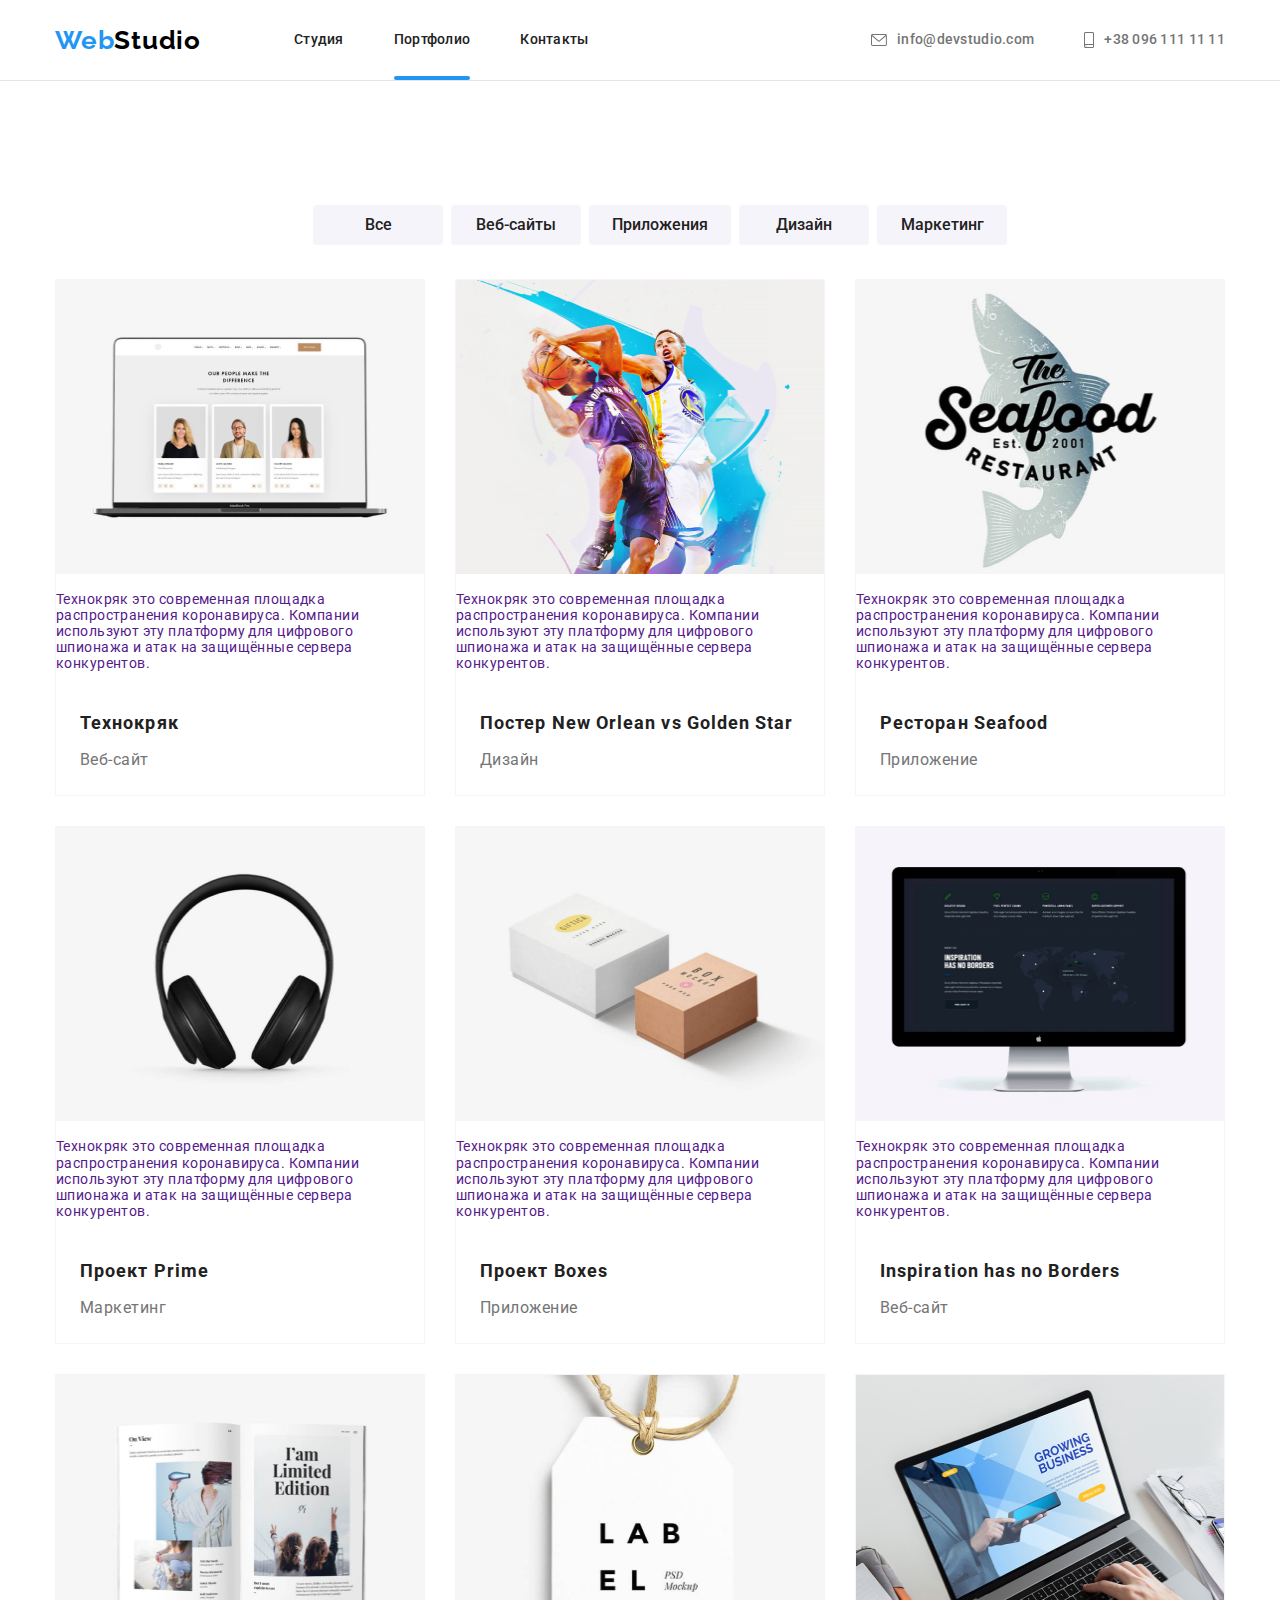
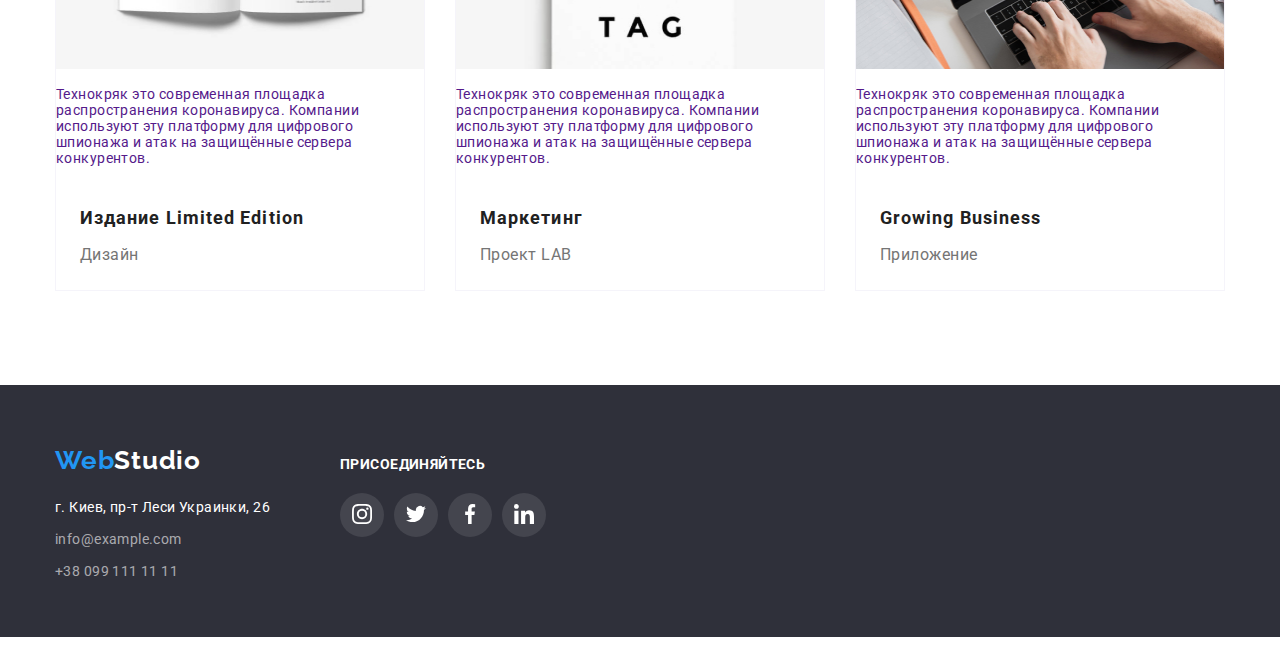
==== commit 5433b47e: "cards transition" ====
--- a/portfolio.html
+++ b/portfolio.html
@@ -65,7 +65,7 @@
 					
 					<ul class="card-set">
 						<li class="item">
-							<a href="" class="link">
+							<a href="" class="link-card-set">
 								<div class="card-image-overflow">
 									<img class="card-set-image" src="./images/web_site.jpg" alt="Пример создания Веб-сайтов: Технокряк" width="370" height="294" />
 								    <p lang="ru">
--- a/css/styles.css
+++ b/css/styles.css
@@ -404,7 +404,7 @@
 	color: var(--text-color);
 	letter-spacing: 0.03em;
 	margin-top: 0;
-	margin-bottom: 20px;
+	margin-bottom: 0;
 }
 
 .filter-list {
@@ -519,28 +519,33 @@
 	width: 100%;
 }
 
+.link-card-set {
+	text-decoration: none;
+}
+
+.card-set .item:hover,
+.card-set .item:focus {
+	opacity: 1;
+
+}
+
 .card-image-overflow {
 	position: relative;
 	overflow: hidden;
 }
 
-.card-image-overflow > p {
+.card-image-overflow::before {
+	content: '';
+	display: inline-block;
 	position: absolute;
 	bottom: -100%;
 	width: 100%;
 	height: 100%;
 	background-color: var(--image-overflow);
-	color: var(--white-color);
-	padding: 63px 24px;
-
-	font-size: 18px;
-	line-height: 1.56;
-	letter-spacing: 0.03em;
-	margin-top: 0;
-	margin-bottom: 0;
-}
-
-.card-image-overflow:hover > p {
+}
+
+
+.card-image-overflow:hover::before {
 	top: 0;
 	left: 0;
 }
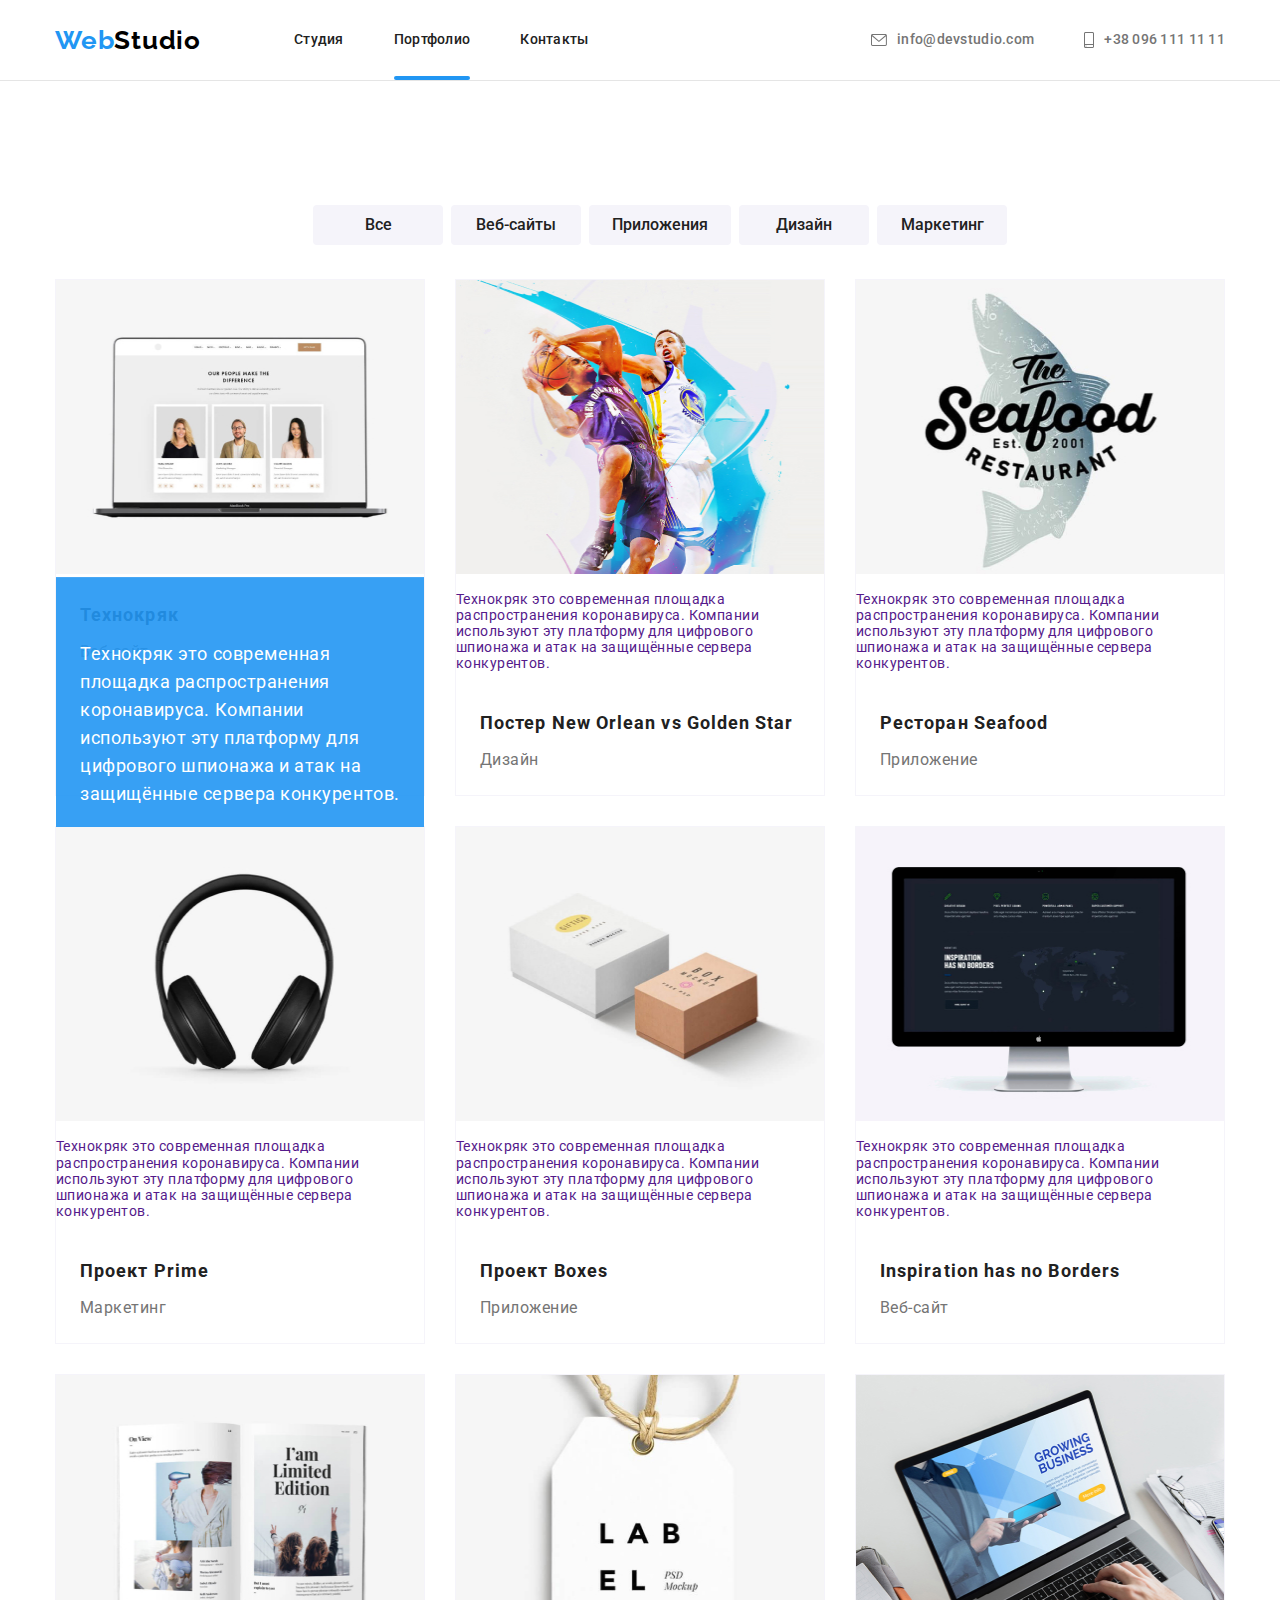
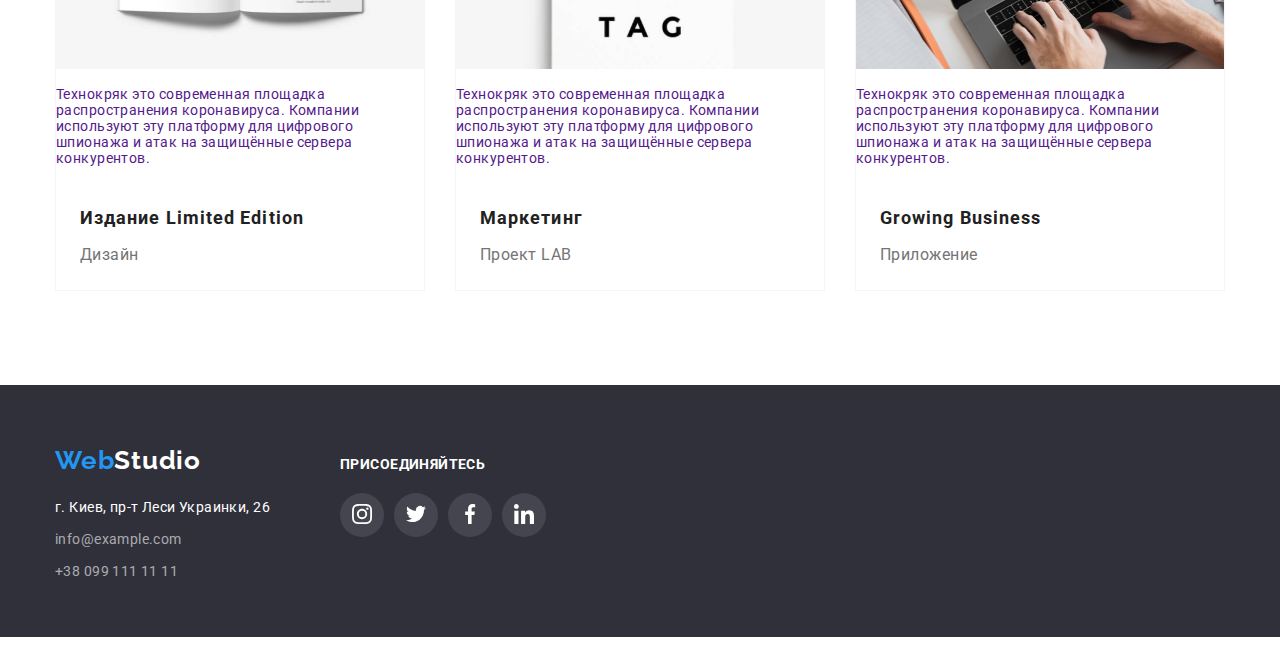
==== commit ecf2f815: "cards transition" ====
--- a/portfolio.html
+++ b/portfolio.html
@@ -68,9 +68,11 @@
 							<a href="" class="link-card-set">
 								<div class="card-image-overflow">
 									<img class="card-set-image" src="./images/web_site.jpg" alt="Пример создания Веб-сайтов: Технокряк" width="370" height="294" />
-								    <p lang="ru">
-									Технокряк это современная площадка распространения коронавируса. Компании используют эту платформу для цифрового шпионажа и атак на защищённые сервера конкурентов.
-								    </p>
+								    <div class="overflow-text">
+										<p lang="ru">
+											Технокряк это современная площадка распространения коронавируса. Компании используют эту платформу для цифрового шпионажа и атак на защищённые сервера конкурентов.
+											</p>
+									</div>
 								</div>
 								<div class="card-text">
 									<h3 class="portfolio-image-heading">Технокряк</h3>
--- a/css/styles.css
+++ b/css/styles.css
@@ -68,6 +68,7 @@
 
 .link {
 	text-decoration: none;
+	transition: color 250ms cubic-bezier(0.4, 0, 0.2, 1);
 }
 
 .link:hover,
@@ -192,6 +193,7 @@
 	height: 50px;
 	text-align: center;
 	box-shadow: 0px 4px 4px rgba(0, 0, 0, 0.15);
+	transition: color 250ms cubic-bezier(0.4, 0, 0.2, 1), background-color 250ms cubic-bezier(0.4, 0, 0.2, 1);
 }
 
 .button:hover,
@@ -332,6 +334,7 @@
 
 .team-social-links-image {
 	fill: var(--our-clients-section);
+	transition: fill 250ms cubic-bezier(0.4, 0, 0.2, 1);
 }
 
 .team-social-link-button:not(:last-child) {
@@ -346,6 +349,7 @@
 	background-color: var(--white-color);
 	margin-left: 0;
 	margin-right: 0;
+	transition: background-color 250ms cubic-bezier(0.4, 0, 0.2, 1);
 }
 
 .team-list-item {
@@ -531,23 +535,32 @@
 
 .card-image-overflow {
 	position: relative;
-	overflow: hidden;
-}
-
-.card-image-overflow::before {
-	content: '';
-	display: inline-block;
+	/*overflow: hidden;*/
+}
+
+.overflow-text {
 	position: absolute;
-	bottom: -100%;
+	top: 0;
+	left: 0;
 	width: 100%;
 	height: 100%;
 	background-color: var(--image-overflow);
-}
-
-
-.card-image-overflow:hover::before {
-	top: 0;
-	left: 0;
+	color: var(--white-color);
+	padding: 63px 24px;
+	font-size: 18px;
+	line-height: 1.56;
+	letter-spacing: 0.03em;
+	transform: translateY(100%);
+	transition: transform 250 ms cubic-bezier(0.4, 0, 0.2, 1);
+}
+
+.overflow-text > p {
+	margin-top: 0;
+	margin-bottom: 0;
+}
+
+.card-set > .item:hover .overflow-text {
+	transform: translateY(0);
 }
 
 .card-text {
@@ -598,9 +611,11 @@
 	display: flex;
 	align-items: center;
 	color: var(--subheading-color);
-}
-
-.header-list-item:hover {
+	transition: color 250ms cubic-bezier(0.4, 0, 0.2, 1);
+}
+
+.header-list-item:hover,
+.header-list-item:focus {
 	color: var(--accent-color);
 }
 
@@ -680,6 +695,7 @@
 	border-radius: 50%;
 	border-style: none;
 	background-color: var(--social-link-footer);
+	transition: background-color 250ms cubic-bezier(0.4, 0, 0.2, 1);
 }
 
 .footer-button-link > .button-in-footer:hover,
@@ -717,6 +733,7 @@
 	display: flex;
 	align-items: center;
 	justify-content: center;
+	transition: border-color 250ms cubic-bezier(0.4, 0, 0.2, 1);
 }
 
 .our-clients-list-item:not(:last-child) {
@@ -732,6 +749,7 @@
 
 .our-clients-icon {
 	fill: var(--our-clients-section);
+	transition: fill 250ms cubic-bezier(0.4, 0, 0.2, 1);
 }
 	
 
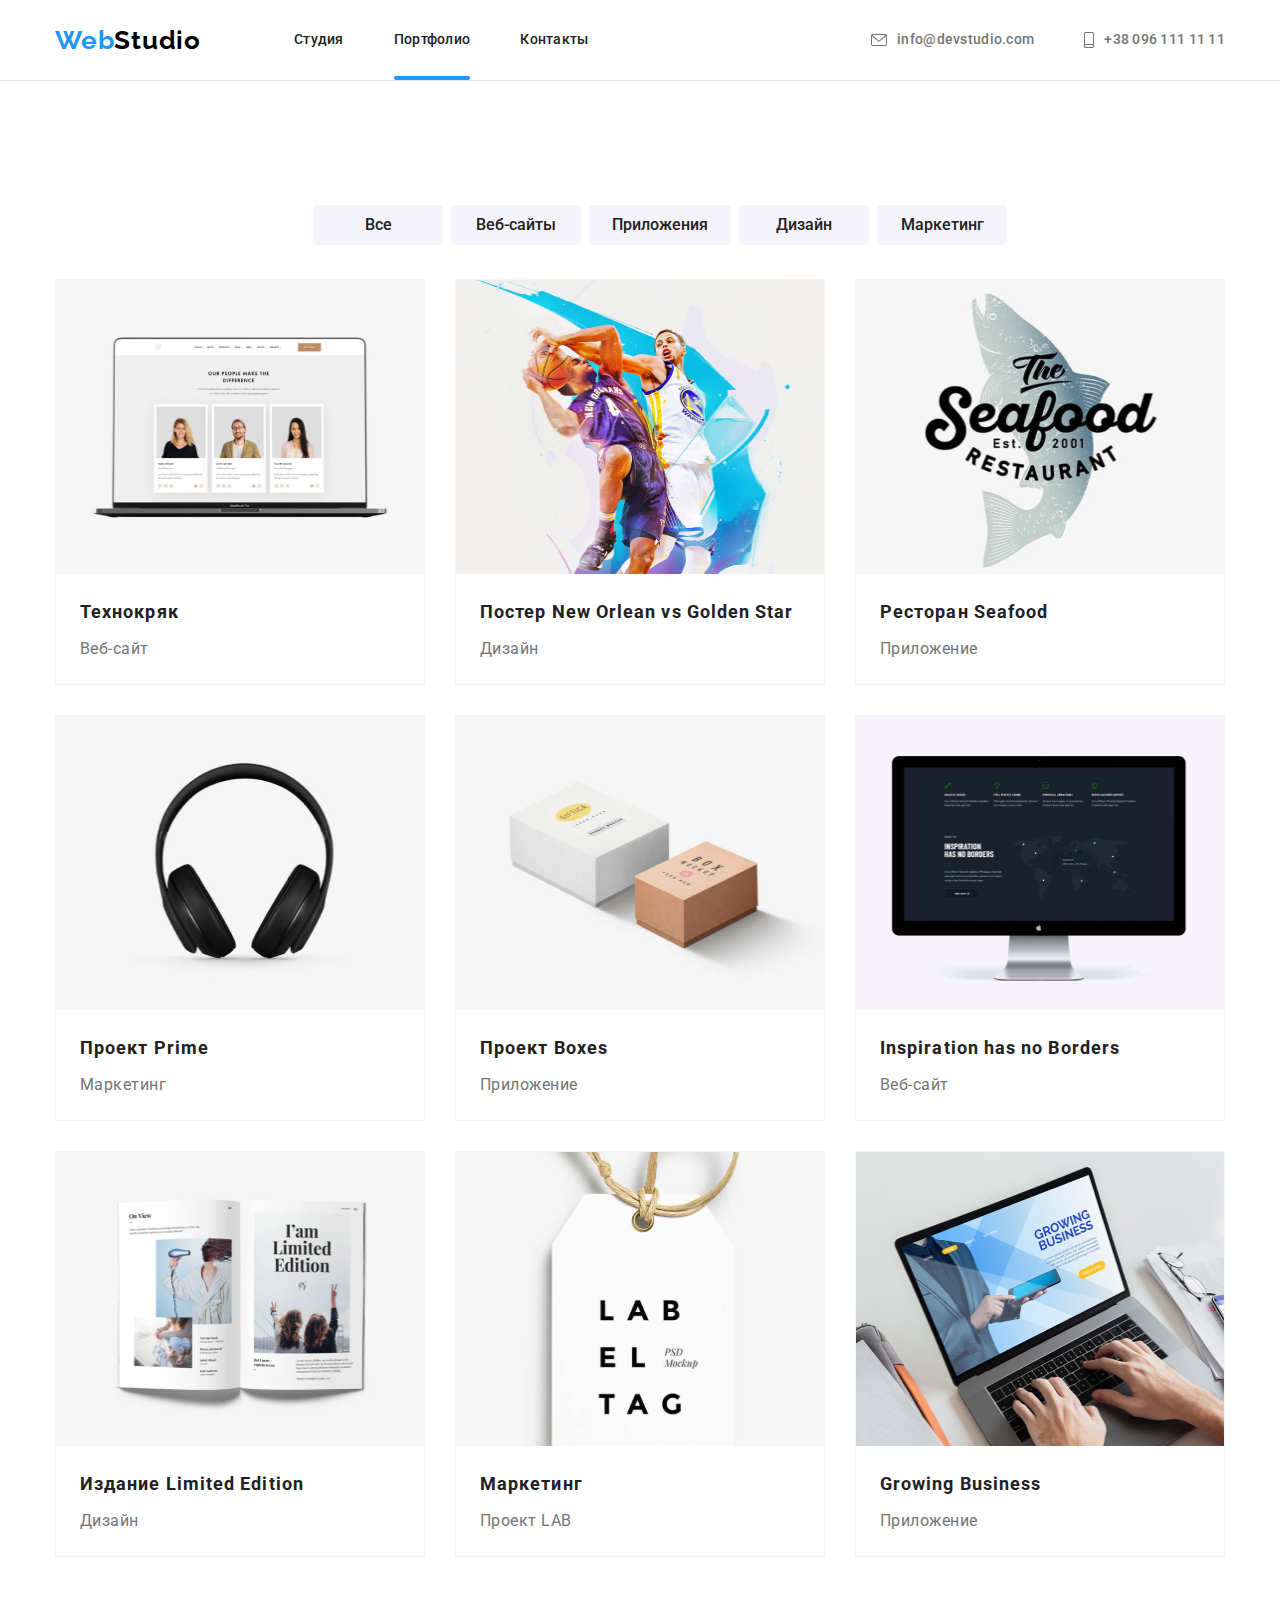
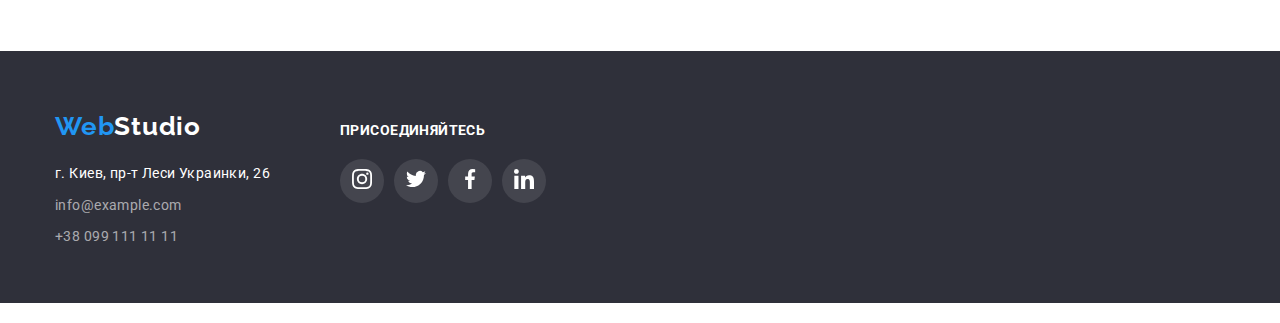
==== commit 715d37cb: "portfolio cards" ====
--- a/portfolio.html
+++ b/portfolio.html
@@ -71,7 +71,7 @@
 								    <div class="overflow-text">
 										<p lang="ru">
 											Технокряк это современная площадка распространения коронавируса. Компании используют эту платформу для цифрового шпионажа и атак на защищённые сервера конкурентов.
-											</p>
+										</p>
 									</div>
 								</div>
 								<div class="card-text">
@@ -85,23 +85,27 @@
 								<div class="card-image-overflow">
 									<img src="./images/design.jpg" alt="Пример дизайна:Постер Нью Орлеан вёрсус Голэг Стар" width="370"
 									height="294" />
+									<div class="overflow-text">
+										<p lang="ru">
+											Технокряк это современная площадка распространения коронавируса. Компании используют эту платформу для цифрового шпионажа и атак на защищённые сервера конкурентов.
+										</p>
+									</div>
+								</div>
+								<div class="card-text">
+									<h3 class="portfolio-image-heading">Постер New Orlean vs Golden Star</h3>
+								<p class="portfolio-image-subheading">Дизайн</p>
+								</div>
+							</a>
+						</li>
+						<li class="item">
+							<a href="" class="link">
+								<div class="card-image-overflow">
+								<img src="./images/apps.jpg" alt="Пример создания приложений: Ресторан Сифуд" width="370" height="294" />
+								<div class="overflow-text">
 									<p lang="ru">
 										Технокряк это современная площадка распространения коронавируса. Компании используют эту платформу для цифрового шпионажа и атак на защищённые сервера конкурентов.
 									</p>
 								</div>
-								<div class="card-text">
-									<h3 class="portfolio-image-heading">Постер New Orlean vs Golden Star</h3>
-								<p class="portfolio-image-subheading">Дизайн</p>
-								</div>
-							</a>
-						</li>
-						<li class="item">
-							<a href="" class="link">
-								<div class="card-image-overflow">
-								<img src="./images/apps.jpg" alt="Пример создания приложений: Ресторан Сифуд" width="370" height="294" />
-								<p lang="ru">
-									Технокряк это современная площадка распространения коронавируса. Компании используют эту платформу для цифрового шпионажа и атак на защищённые сервера конкурентов.
-								</p>
 							    </div>
 									<div class="card-text">
 										<h3 class="portfolio-image-heading">Ресторан Seafood</h3>
@@ -113,9 +117,11 @@
 							<a href="" class="link">
 								<div class="card-image-overflow">
 									<img src="./images/prime.jpg" alt="Пример Маркетинга: Проект Прайм" width="370" height="294" />
-								<p lang="ru">
-									Технокряк это современная площадка распространения коронавируса. Компании используют эту платформу для цифрового шпионажа и атак на защищённые сервера конкурентов.
-								</p>
+									<div class="overflow-text">
+										<p lang="ru">
+											Технокряк это современная площадка распространения коронавируса. Компании используют эту платформу для цифрового шпионажа и атак на защищённые сервера конкурентов.
+										</p>
+									</div>
 								</div>
 									<div class="card-text">
 										<h3 class="portfolio-image-heading">Проект Prime</h3>
@@ -127,9 +133,11 @@
 							<a href="" class="link">
 								<div class="card-image-overflow">
 									<img src="./images/boxes.jpg" alt="Пример создания приложений:Проект Боксиз" width="370" height="294" />
-								<p lang="ru">
-									Технокряк это современная площадка распространения коронавируса. Компании используют эту платформу для цифрового шпионажа и атак на защищённые сервера конкурентов.
-								</p>
+									<div class="overflow-text">
+										<p lang="ru">
+											Технокряк это современная площадка распространения коронавируса. Компании используют эту платформу для цифрового шпионажа и атак на защищённые сервера конкурентов.
+										</p>
+									</div>
 								</div>
 									<div class="card-text">
 									<h3 class="portfolio-image-heading">Проект Boxes</h3>
@@ -142,9 +150,11 @@
 								<div class="card-image-overflow">
 									<img src="./images/inspiration_has_no_borders.jpg"
 									alt="Пример создания веб-сайта: Икспирейшн хэз ноу бодэрз" width="370" height="294" />
-									<p lang="ru">
-										Технокряк это современная площадка распространения коронавируса. Компании используют эту платформу для цифрового шпионажа и атак на защищённые сервера конкурентов.
-									</p>
+									<div class="overflow-text">
+										<p lang="ru">
+											Технокряк это современная площадка распространения коронавируса. Компании используют эту платформу для цифрового шпионажа и атак на защищённые сервера конкурентов.
+										</p>
+									</div>
 								</div>
 								<div class="card-text">
 									<h3 class="portfolio-image-heading">Inspiration has no Borders</h3>
@@ -157,9 +167,11 @@
 								<div class="card-image-overflow">
 									<img src="./images/limited_edition.jpg" alt="Пример дизайна: Издание Лимитид Эдишн" width="370"
 									height="294" />
-									<p lang="ru">
-										Технокряк это современная площадка распространения коронавируса. Компании используют эту платформу для цифрового шпионажа и атак на защищённые сервера конкурентов.
-									</p>
+									<div class="overflow-text">
+										<p lang="ru">
+											Технокряк это современная площадка распространения коронавируса. Компании используют эту платформу для цифрового шпионажа и атак на защищённые сервера конкурентов.
+										</p>
+									</div>
 								</div>
 								<div class="card-text">
 									<h3 class="portfolio-image-heading">Издание Limited Edition</h3>
@@ -171,9 +183,11 @@
 							<a href="" class="link">
 								<div class="card-image-overflow">
 									<img src="./images/lab_project.jpg" alt="Пример маркетинга: Проект ЛЭБ" width="370" height="294" />
-								<p lang="ru">
-									Технокряк это современная площадка распространения коронавируса. Компании используют эту платформу для цифрового шпионажа и атак на защищённые сервера конкурентов.
-								</p>
+									<div class="overflow-text">
+										<p lang="ru">
+											Технокряк это современная площадка распространения коронавируса. Компании используют эту платформу для цифрового шпионажа и атак на защищённые сервера конкурентов.
+										</p>
+									</div>
 								</div>
 								<div class="card-text">
 									<h3 class="portfolio-image-heading">Маркетинг</h3>
@@ -186,9 +200,11 @@
 								<div class="card-image-overflow">
 									<img src="./images/growing_business.jpg" alt="Пример создания приложений: Гроуин Бизнис" width="370"
 									height="294" />
-									<p lang="ru">
-										Технокряк это современная площадка распространения коронавируса. Компании используют эту платформу для цифрового шпионажа и атак на защищённые сервера конкурентов.
-									</p>
+									<div class="overflow-text">
+										<p lang="ru">
+											Технокряк это современная площадка распространения коронавируса. Компании используют эту платформу для цифрового шпионажа и атак на защищённые сервера конкурентов.
+										</p>
+									</div>
 								</div>
 								<div class="card-text">
 									<h3 class="portfolio-image-heading">Growing Business</h3>
--- a/css/styles.css
+++ b/css/styles.css
@@ -530,12 +530,15 @@
 .card-set .item:hover,
 .card-set .item:focus {
 	opacity: 1;
-
 }
 
 .card-image-overflow {
 	position: relative;
-	/*overflow: hidden;*/
+	overflow: hidden;
+}
+
+.card-image-overflow > img {
+	display: block;
 }
 
 .overflow-text {
@@ -551,7 +554,7 @@
 	line-height: 1.56;
 	letter-spacing: 0.03em;
 	transform: translateY(100%);
-	transition: transform 250 ms cubic-bezier(0.4, 0, 0.2, 1);
+	transition: transform 250ms cubic-bezier(0.4, 0, 0.2, 1);
 }
 
 .overflow-text > p {
